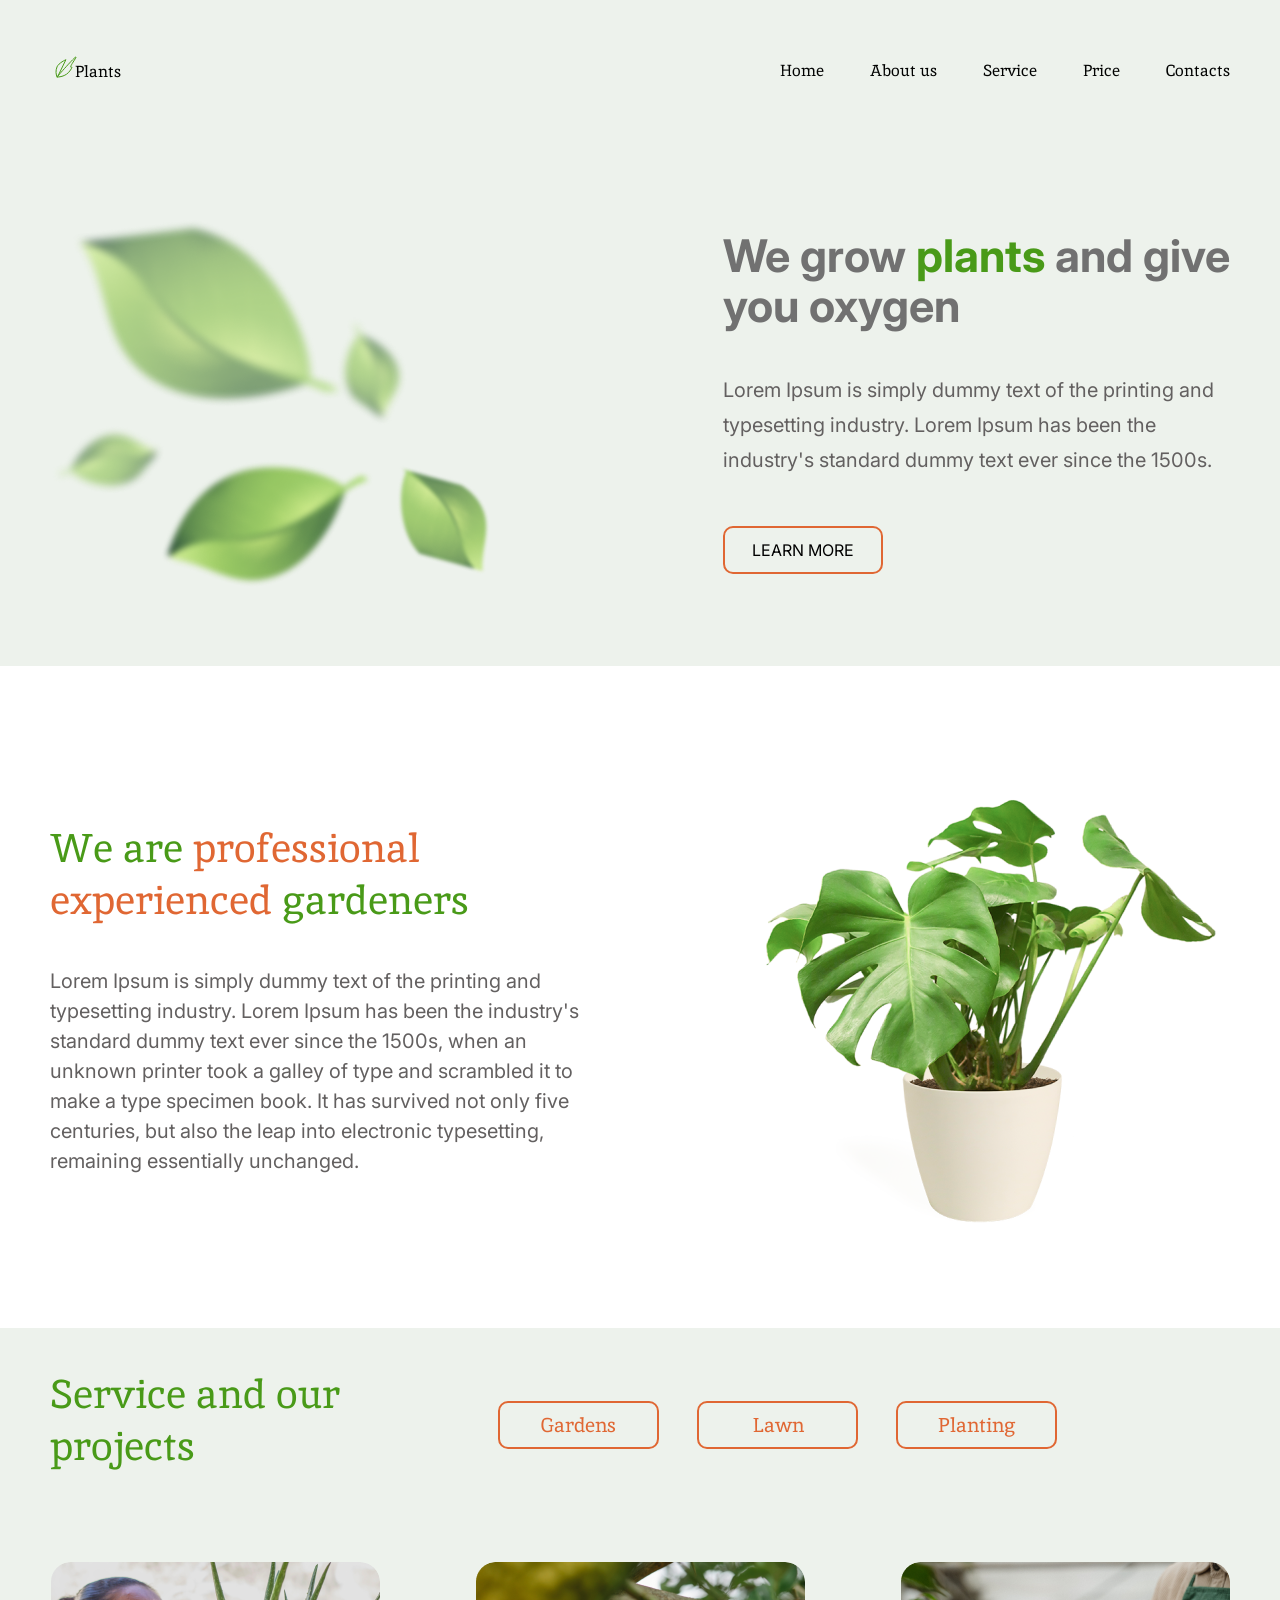
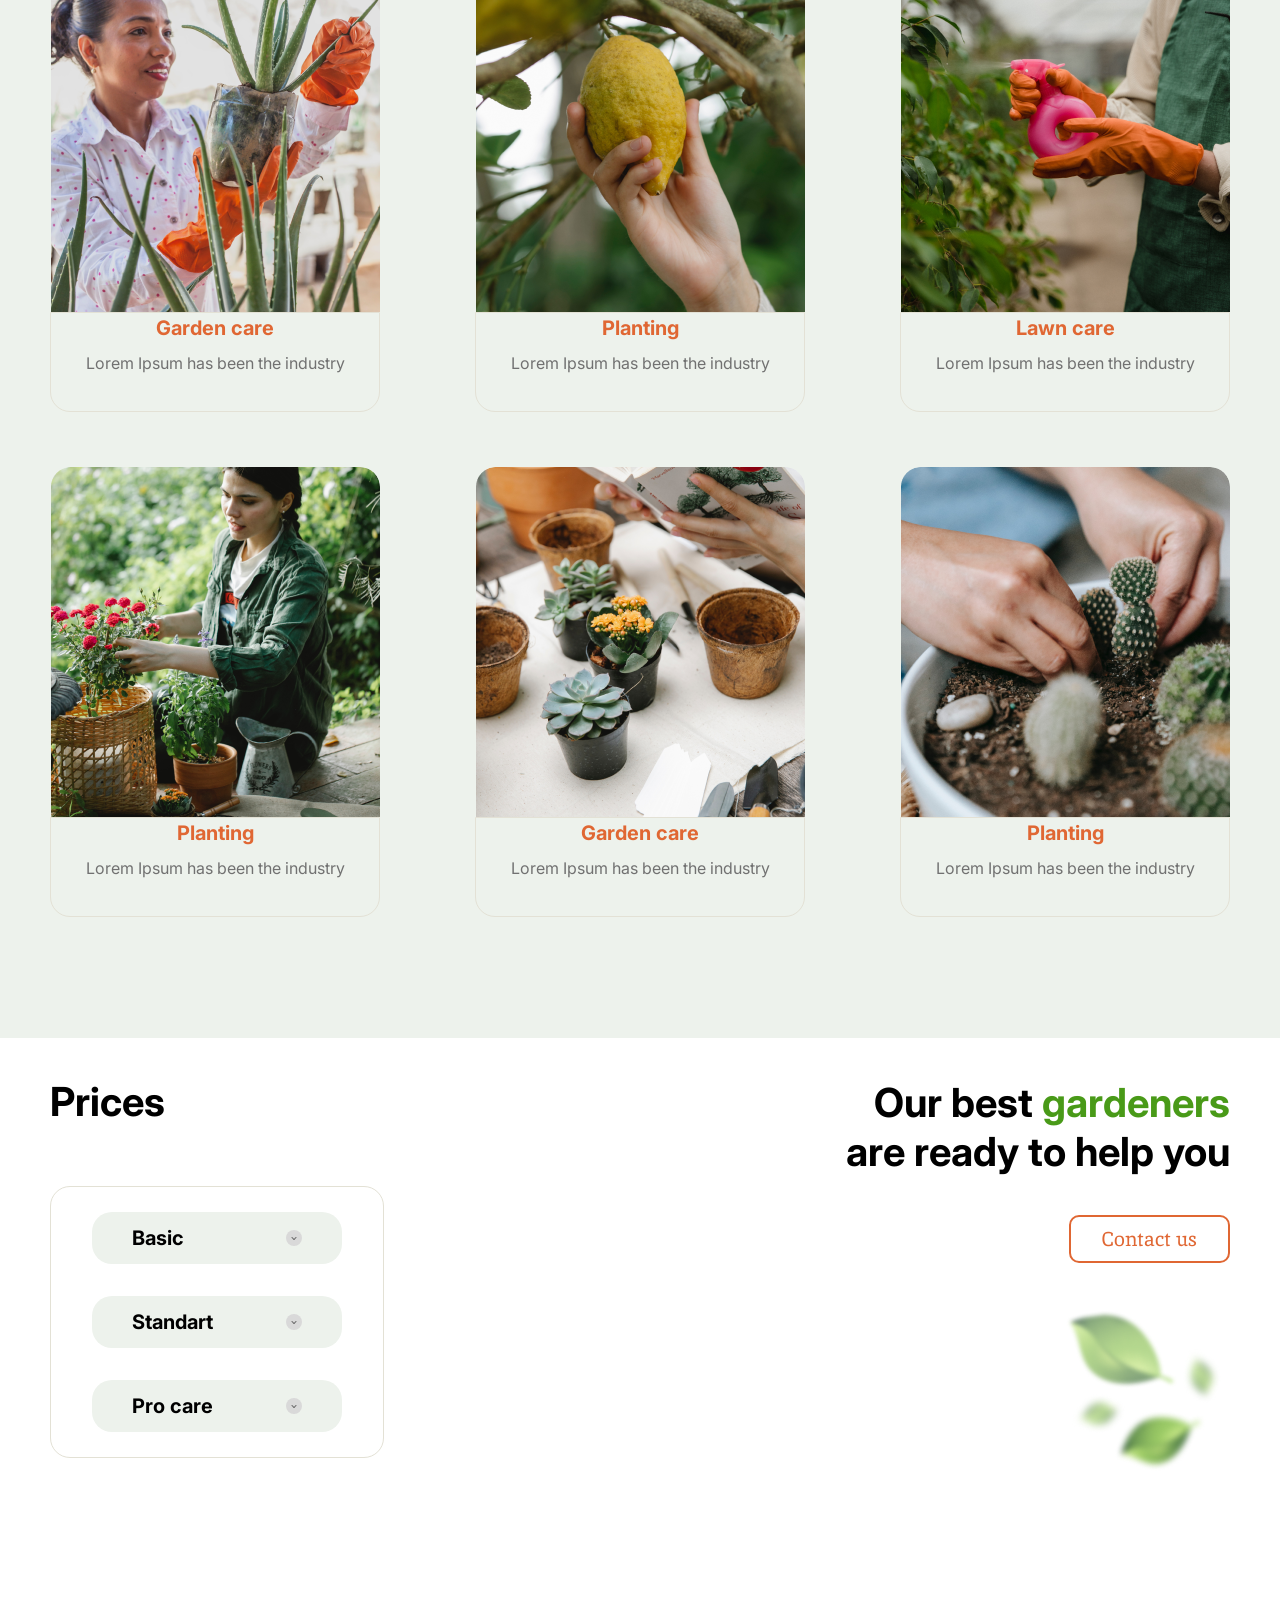
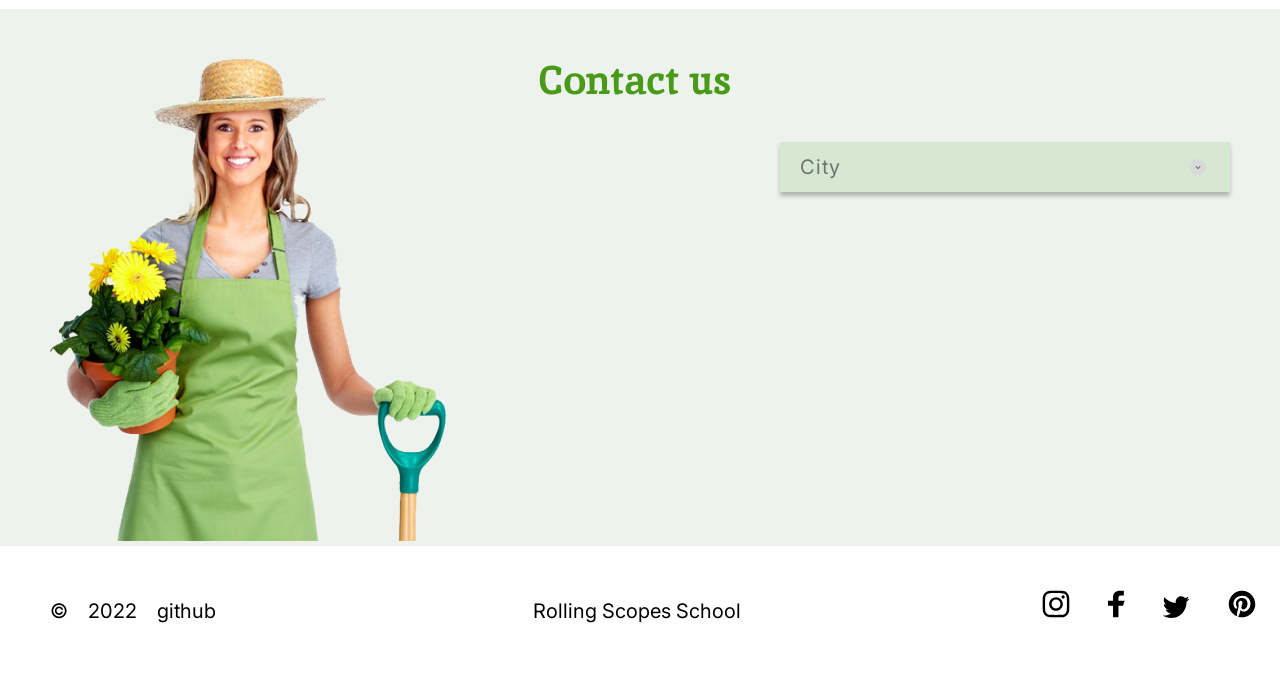
==== plants/index.html @ 4c57f2ae "fix: fix desktop screen positions" ====
<!DOCTYPE html>
<html lang="en">
<head>
    <meta charset="UTF-8">
    <meta http-equiv="X-UA-Compatible" content="IE=edge">
    <meta name="viewport" content="width=device-width, initial-scale=1.0">
    <link rel="icon" href="assets/favicon.ico">
    <link rel="stylesheet" href="css/style.css">
    <link rel="preconnect" href="https://fonts.gstatic.com">  
    <link href='https://fonts.googleapis.com/css?family=Inika' rel='stylesheet'>
    <link href='https://fonts.googleapis.com/css?family=Inter' rel='stylesheet'>
    <script src="js/index.js"></script>
    <title>Plants</title>
</head>
<body>
    <header class="header">
        <div class="container">
            <div class="navbar">
                <a href="#" class="logo_text">Plants</a>
                <nav class="nav">
                    <ul class="nav-list">
                        <li class="nav-item"><a href="#welcome" class="nav-link">Home</a></li>
                        <li class="nav-item"><a href="#about" class="nav-link">About us</a></li>
                        <li class="nav-item"><a href="#service" class="nav-link">Service</a></li>
                        <li class="nav-item"><a href="#prices" class="nav-link">Price</a></li>
                        <li class="nav-item"><a href="#contact" class="nav-link">Contacts</a></li>
                    </ul>
                </nav>                
            </div>
        </div>
    </header>
    <main>
        <section id="welcome" class="welcome_section">
            <div class="container">
                <div class="welcome_block">
                    <div class="leafs">
                        <img src="./assets/leafs/leafs.png" alt="leafs">
                    </div>
                    <div class="welcome_content">
                        <h1 class="welcome_header">We grow <span style="color: #499A18">plants</span> and give you oxygen</h1>
                        <p class="welcome_text">Lorem Ipsum is simply dummy text of the printing and typesetting industry. Lorem Ipsum has been the industry's standard dummy text ever since the 1500s.</p>
                        <button class="btn" id="welcome_btn">LEARN MORE</button>
                    </div>
                </div>
            </div>
        </section>
        <section id="about" class="about_section">
            <div class="container"> 
                <div class="about_block">             
                    <div class="about_content">
                        <h2 class="about_header">We are <span style="color: #E06733">professional experienced</span> gardeners</h2>
                        <p class="about_text">Lorem Ipsum is simply dummy text of the printing and typesetting industry. Lorem Ipsum has been the industry's standard dummy text ever since the 1500s, when an unknown printer took a galley of type and scrambled it to make a type specimen book. It has survived not only five centuries, but also the leap into electronic typesetting, remaining essentially unchanged.</p>
                    </div>
                    <div class="about_img">
                        <img src="./assets/houseplant1.png" alt="houseplant">
                    </div>
                </div>    
            </div>
        </section>        
        <section id="service" class="service_section">
            <div class="container">
                <div class="service_content">
                    <h2>Service and our projects</h2>
                    <div class="service_btns">
                        <button class="btn">Gardens</button>
                        <button class="btn">Lawn</button>
                        <button class="btn">Planting</button>
                    </div>
                </div>
                <div class="services_group">
                        <div id="item1" class="service_item">
                            <div id="img1" class="img"></div>
                            <div class="rectangle">                  
                            <p class="header">Garden care</p>       
                            <p class="content">Lorem Ipsum has been the industry</p></div>
                        </div>
                        <div id="item2" class="service_item">
                            <div id="img2" class="img"></div>
                            <div class="rectangle">                
                            <p class="header">Planting</p>       
                            <p class="content">Lorem Ipsum has been the industry</p></div>
                        </div>
                        <div id="item3" class="service_item">
                            <div id="img3" class="img"></div>
                            <div class="rectangle">              
                            <p class="header">Lawn care</p>       
                            <p class="content">Lorem Ipsum has been the industry</p></div>
                        </div>
                        <div id="item4" class="service_item">
                            <div id="img4" class="img"></div>
                            <div class="rectangle">                 
                            <p class="header">Planting</p>       
                            <p class="content">Lorem Ipsum has been the industry</p></div>
                        </div>
                        <div id="item5" class="service_item">
                            <div id="img5" class="img"></div>
                            <div class="rectangle">                    
                            <p class="header">Garden care</p>       
                            <p class="content">Lorem Ipsum has been the industry</p></div>
                        </div>
                        <div id="item6" class="service_item">
                            <div id="img6" class="img"></div>
                            <div class="rectangle">                    
                            <p class="header">Planting</p>       
                            <p class="content">Lorem Ipsum has been the industry</p></div>
                        </div>



                </div> 
            </div>
        </section>
        <section id="prices" class="price_section">
            <div class="container">
                <div class="price_content">
                    <div class="price-left">
                        <h2 class="price-header">Prices</h2>
                        <div class="price-form">
                            <div class="price_btn_acc">
                                <button class="btn_acc">Basic
                                    <span class="arrow"></span></button>
                            </div>
                            <div class="price_btn_acc">
                                <button class="btn_acc">Standart
                                    <span class="arrow"></span></button>
                            </div>
                            <div id="price_btn3" class="price_btn_acc">
                                <button class="btn_acc">Pro care
                                    <span class="arrow"></span></button>
                            </div>
                        </div>
                    </div>
                    <div class="price-right">
                        <div class="price-text">
                        <p>Our best <span style="color: #499A18">gardeners</span> are ready to help you</h2>
                        </div>
                        <button id="price_btn" class="btn">Contact us</button>                    
                        <div class="price_leafs">
                            <img src="./assets/leafs/leafs_small.png" alt="small_leafs">
                        </div>
                    </div>
                </div>
            </div>
        </section>
        <section id="contact" class="contact_section">
            <div class="container">
                <div class="contact_content">
                    <div class="img_woman">
                        <img src="./assets/contact_woman.png" alt="woman">
                    </div>
                    <h2 class="contact-header">Contact us</h2>
                    
                    <div class="contacts_container">
                        <button class="contact_btn_acc"><span class="contact_text">City</span>
                            <span id="contact_arrow" class="arrow"></span></button>
                    </div>
                </div>
            </div>
                    
        </section>
    </main>
    <footer class="footer">
        <div class="container">
            <div class="footer_content">
                <div class ="footer-left">
                    <a href="https://github.com/UlianaMakarova">©</a>                
                    <a href="https://github.com/UlianaMakarova">2022</a>
                    <a href="https://github.com/UlianaMakarova">github</a>
                </div>
                <div class="footer-center">
                    <a href="https://rs.school/js-stage0/">Rolling Scopes School</a>
                </div>
                <div class="footer-right">
                    <ul class="social-list">
                        <li class="social-item">
                            <a href="#"><img src="./assets/social_list/instargam.svg" alt="instagram-icon"></a>
                        </li>
                        <li class="social-item">
                            <a href="#"><img src="./assets/social_list/facebook.svg" alt="facebook-icon"></a>
                        </li>
                        <li class="social-item">
                            <a href="#"><img src="./assets/social_list/twitter.svg" alt="twitter-icon"></a>
                        </li>
                        <li class="social-item">
                            <a href="#"><img src="./assets/social_list/pinterest.svg" alt="pinterest-icon"></a>
                        </li>
                    </ul>
                </div>
            </div>
        </div>
        </footer> 
</body>
</html>
---- plants/css/style.css ----
*{
    box-sizing: border-box;
    margin: 0;
    padding: 0;

}
html {
    scroll-behavior: smooth;
  }
body{
    font-family: 'Inter', sans-serif;
    font-size: 20px;
    margin: 0;
    padding: 0;
  }
.container{
    margin: 0 auto;
    max-width: 1320px;
    padding: 0 50px;
  }
  /* BUTTONS*/
  .btn{
	min-width: 161px;
	border: 2px solid #E06733;
	border-radius: 10px;
	font-family: 'Inika', serif;
	font-style: normal;
	font-weight: 400;
	font-size: 20px;
	padding: 14px 27px;

	background-color: #EDF2EC;
	transition: 0.4s;
	line-height: 16px;
	color: #E06733;
	cursor: pointer;

  }
  .btn:hover{
    background-color: #E06733;
    color: #FFFFFF;
  }
  /* HEADER*/
.header{

    background: #EDF2EC;
}
.navbar{
    display: flex;
	justify-content: space-between;
	align-items: center;
	padding: 46px 0;
	padding-left: 5px;
}
.nav-list {
	display: flex;
	justify-content: space-between;
	list-style: none;
	column-gap: 46px;
}

.nav-link {
	text-decoration: none;
	color: #010201;
	font-family: 'Inika', serif;
	font-style: normal;
	font-weight: 400;
	font-size: 16px;
	line-height: 50px;
	transition: all 0.4s;
}

.nav-link:hover, .nav-link:focus, .logo:hover {
	color: #E06733;
}

.nav-link:active, .logo:active {
	color: #c5714d;
}

.logo_text{
    font-family: 'Inika', serif;
    font-style: normal;
    font-weight: 400;
    color: #010201;
    font-size: 16px;
    line-height: 31px;
    text-decoration: none;
    padding-left: 20px;
    background: url(../assets/logo/logo_vector.svg) 0 0 no-repeat;
}
/* END HEADER*/
/* WELCOME SECTION*/
.welcome_section{
    padding-bottom: 33px;    
    background: #EDF2EC;
    }
.welcome_block{
    display: flex;
    justify-content: space-between;
}
.leafs{
    flex: 0 1 50%;
    margin-right: 131px;
    padding-top: 62px;
}
.welcome_content{
    padding-top: 89px;
    padding-left: 80px;
    flex: 1 1 100%;
}
.welcome_header{
    font-family: 'Inter';
    font-style: normal;
    font-weight: 700;
    font-size: 45px;
    line-height: 50px; 
    color: #717171;
    margin-bottom: 42px;
}
.welcome_text{
    font-family: 'Inter';
    font-style: normal;
    font-weight: 400;
    font-size: 20px;
    line-height: 35px;
    /* or 175% */
    color: #636060;
    margin-bottom: 48px;
}
#welcome_btn{
    min-width: 158px;
    font-family: 'Inter';
    font-weight: 400;
    font-size: 16px;
    line-height: 20px;
    padding: 12px 27px;

    color: #000000;
}

/* END WELCOME SECTION*/
/* ABOUT SECTION*/
.about_section{
    background: #FFFFFF;
}
.about_block{
    display: flex;
    justify-content: space-between;
    padding-bottom: 85px;
}
.about_img{
    padding-top: 93px;
}
.about_content{
    padding-top: 156px;
    margin-right: 150px;
    text-align: left;
}
.about_header{
    font-family: 'Inika';
    font-style: normal;
    font-weight: 400;
    font-size: 40px;
    line-height: 52px;

    color: #499A18;
    margin-right: 130px;
}
.about_text{
    margin-top: 40px;
    font-family: 'Inter';
    font-style: normal;
    font-weight: 400;
    font-size: 20px;
    line-height: 30px;
    /* or 150% */

    color: #636060;
}
.service_section{    
    background: #EDF2EC;
    padding-bottom: 121px;
}
.service_content{
    display: flex;
    max-width: 1007px;

    justify-content: space-between;
    align-items: center;

    padding: 40px 0px 90px 0px;


}
.service_content h2{
    /* Service and our projects */
    flex-basis: 306px;

    font-family: 'Inika';
    font-style: normal;
    font-weight: 400;
    font-size: 40px;
    line-height: 52px;

    color: #499A18;
}
.service_btns{
    display: flex;
    justify-content: space-between;
    align-items: center;
    
    flex-basis: 559px;
    margin-top: 10px;

}
.services_group{
    display: flex;
    justify-content: space-between;
    flex-wrap: wrap;
    row-gap: 55px;
}

.service_item{
    flex-basis: 330px;
    
}
.service_item .rectangle{
    box-sizing: border-box;
    height: 100px;

    border: 1px solid #E3E1D5;
    border-radius: 0px 0px 20px 20px;

}
.service_item .header{
    padding: 5px 0px;
    text-align: center;
    font-family: 'Inter';
    font-style: normal;
    font-weight: 700;
    font-size: 20px;
    line-height: 20px;
    /* or 100% */
    color: #E06733;

}
.service_item .content{
    text-align: center;
    font-family: 'Inter';
    font-style: normal;
    font-weight: 400;
    font-size: 16px;
    line-height: 20px;
    /* identical to box height, or 125% */


    color: #717171;
    padding: 10px 0px;

}
.service_item .img{
    width: 330px;
    height: 350px;
    border-radius: 20px 20px 0px 0px;
}

#img1{
    background: url(../assets/services/first.png);
}
#img2{
    background: url(../assets/services/second.png);
}
#img3{
    background: url(../assets/services/third.png);
}
#img4{
    background: url(../assets/services/fourth.png);
}
#img5{
    background: url(../assets/services/fifth.png);
}
#img6{
    background: url(../assets/services/sixth.png);
}
.price_section{
    background: #FFFFFF;
}
.price_content{
    display: flex;
    justify-content: space-between;
    padding: 40px 0px 115px 0px;
}
.price-left{
    display: flex;
    flex-direction: column;
}
.price-right{
    display:flex;
    flex-direction: column;
    align-items: flex-end;
}
.price-right .price-text{
    margin-left: 438px;
    font-family: 'Inter';
    font-style: normal;
    font-weight: 700;
    font-size: 40px;
    /* or 125% */

    text-align: right;

    color: #000000;

}
#price_btn{  
    margin: 39px 0px;
    background-color: #FFFFFF; 
}
.price-header{
    font-family: 'Inter';
    font-style: normal;
    font-weight: 700;
    font-size: 40px;
    line-height: 48px;

    color: #000000;

    margin-bottom: 60px;
}
.price-form{
    box-sizing: border-box;
    border: 1px solid #E3E1D5;
    border-radius: 20px;

    padding: 25px 41px;
}
.price_btn_acc{
    margin-bottom: 32px;
}
.price_btn_acc:last-of-type{
    margin-bottom: 0px;
}
.btn_acc{
    font-family: 'Inter', sans-serif;
    font-weight: 700;
    font-size: 20px;
    line-height: 20px;
    color: #000000;
    background-color: #EDF2EC;
    width: 250px;
    border-radius: 20px;
    padding: 16px 40px 16px 40px;
    border: none;
    display: flex;
    justify-content: space-between;
    align-items: center;
    cursor: pointer;

}
.arrow{
    position: relative;
    display: inline-block;
    width: 16px;
    height: 16px;
    background-color: #D9D9D9;
    border-radius: 100%;
}
.arrow::before,
.arrow::after {
	content: '';
	position: absolute;
	top: 8px;
	width: 4px;
	height: 1px;
	background-color: #717171;
	border-radius: 1px;
}
.arrow::after {
	transform: rotate(45deg);
	left: 5px;
}
.arrow::before {
	transform: rotate(-45deg);
	right: 5px;
}
.contact_section{
    background: #EDF2EC;;
}
.contact_content{
    display:flex;
    justify-content: space-between;
    flex-wrap: wrap;
}
.img_woman{
    margin: 35px 0px 0px 0px;
}
.contact-header{
    font-family: 'Inika';
    font-style: normal;
    font-weight: 700;
    font-size: 40px;
    line-height: 52px;

    color: #499A18;
    margin: 45px 0px 0px 40px;
}
.contacts_container{
    margin-top: 133px;
}
.contact_btn_acc{
    box-sizing: border-box;
    width: 450px;
    height: 50px;
    padding: 5px 24px 5px 20px;
    font-family: 'Inter', sans-serif;
    font-weight: 400;
    font-size: 20px;
    line-height: 40px;
    letter-spacing: 0.05em;
    color: #717171;
    border: none;
    box-shadow: 0px 4px 4px rgb(0 0 0 / 25%);
    text-align: left;
    position: relative;

    background: #D6E7D2;
    border-radius: 0px;

    display: flex;
    justify-content: space-between;
    align-items: center;
    cursor: pointer;

}
.footer_content{
    display: flex;
    justify-content: space-between;
    align-items: center;
    padding: 40px 0px;

}
.footer-left{
    margin-right: 15px;
}
.footer_content a{
    font-family: 'Inter';
    font-style: normal;
    font-weight: 400;
    font-size: 20px;
    line-height: 50px;
    text-decoration: none;
    /* identical to box height, or 250% */
    
    color: #000000;
    padding: 0px 15px 0px 0px;
}
.social-list{
    max-width: 188px;
    display: flex;
    justify-content: space-between;
    align-items: center;
    list-style-type: none;
}
.social-item{   
    margin-right: 22.7px; 
}
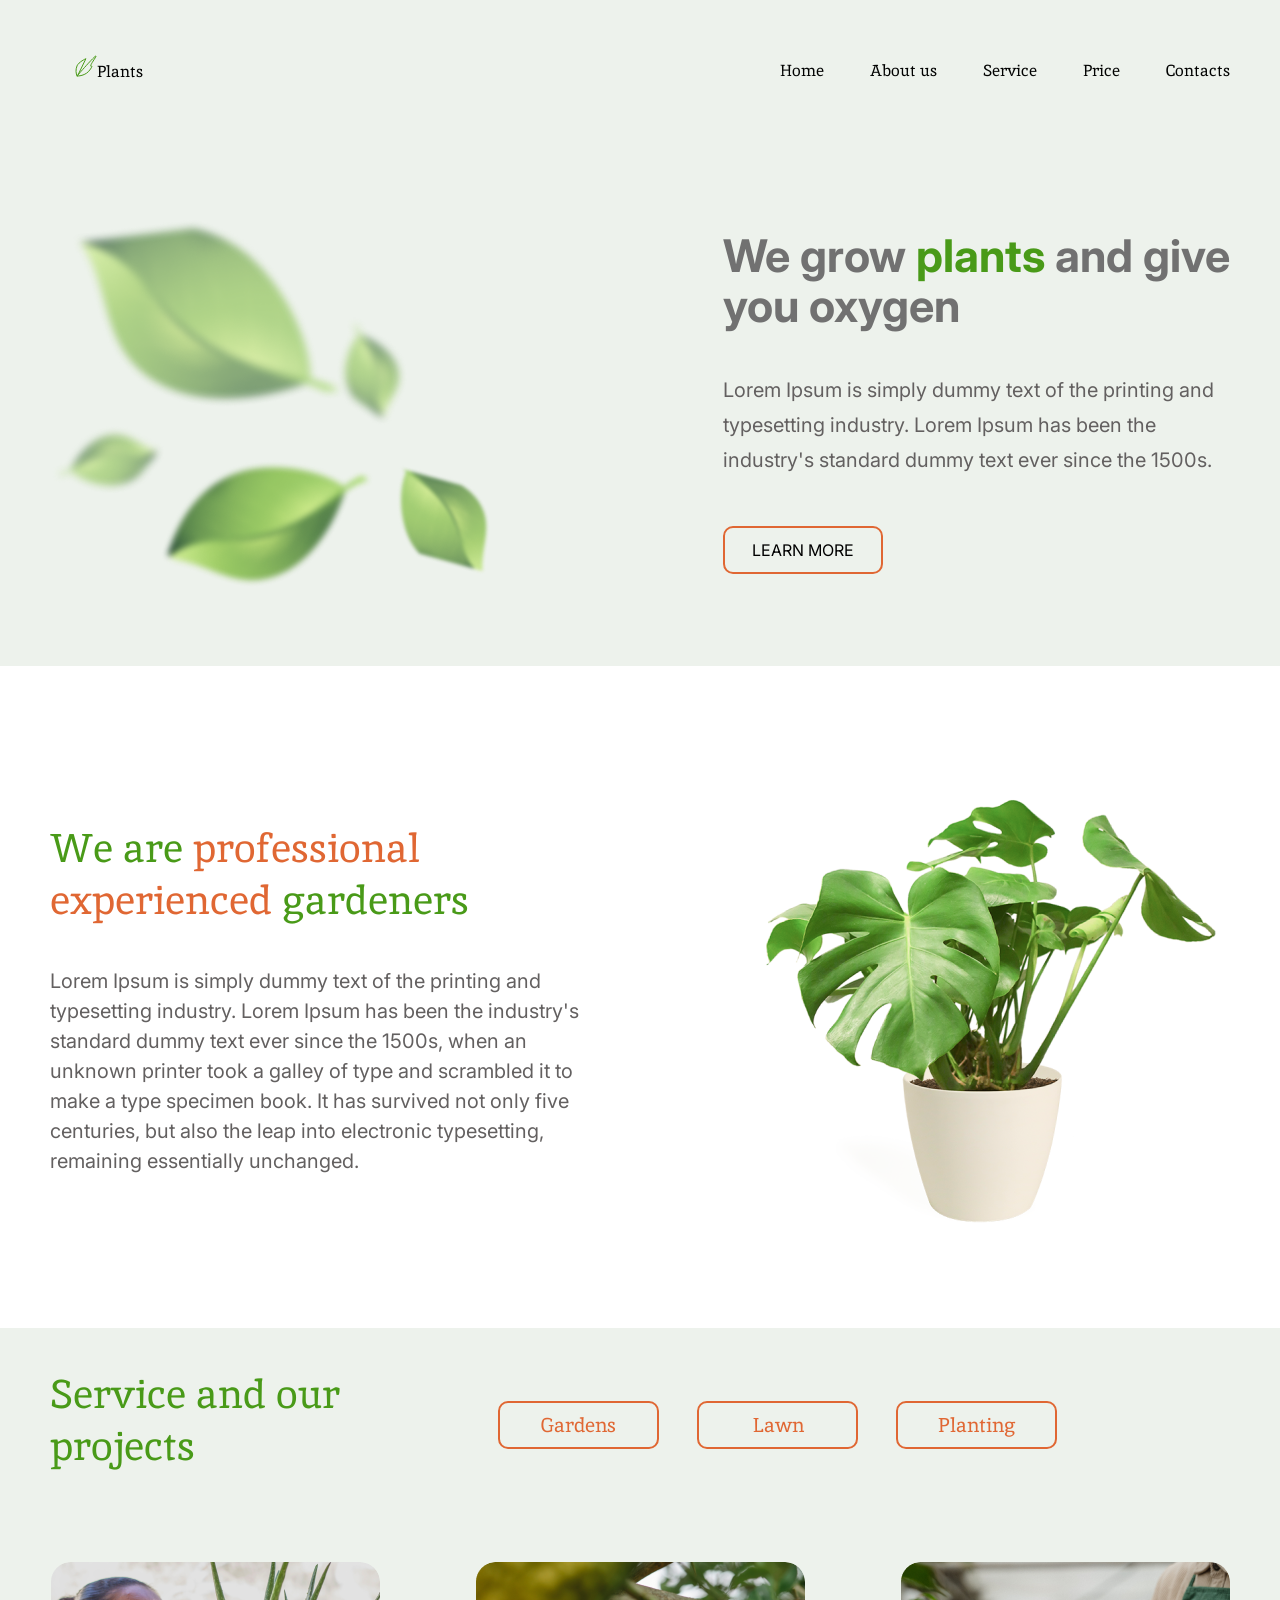
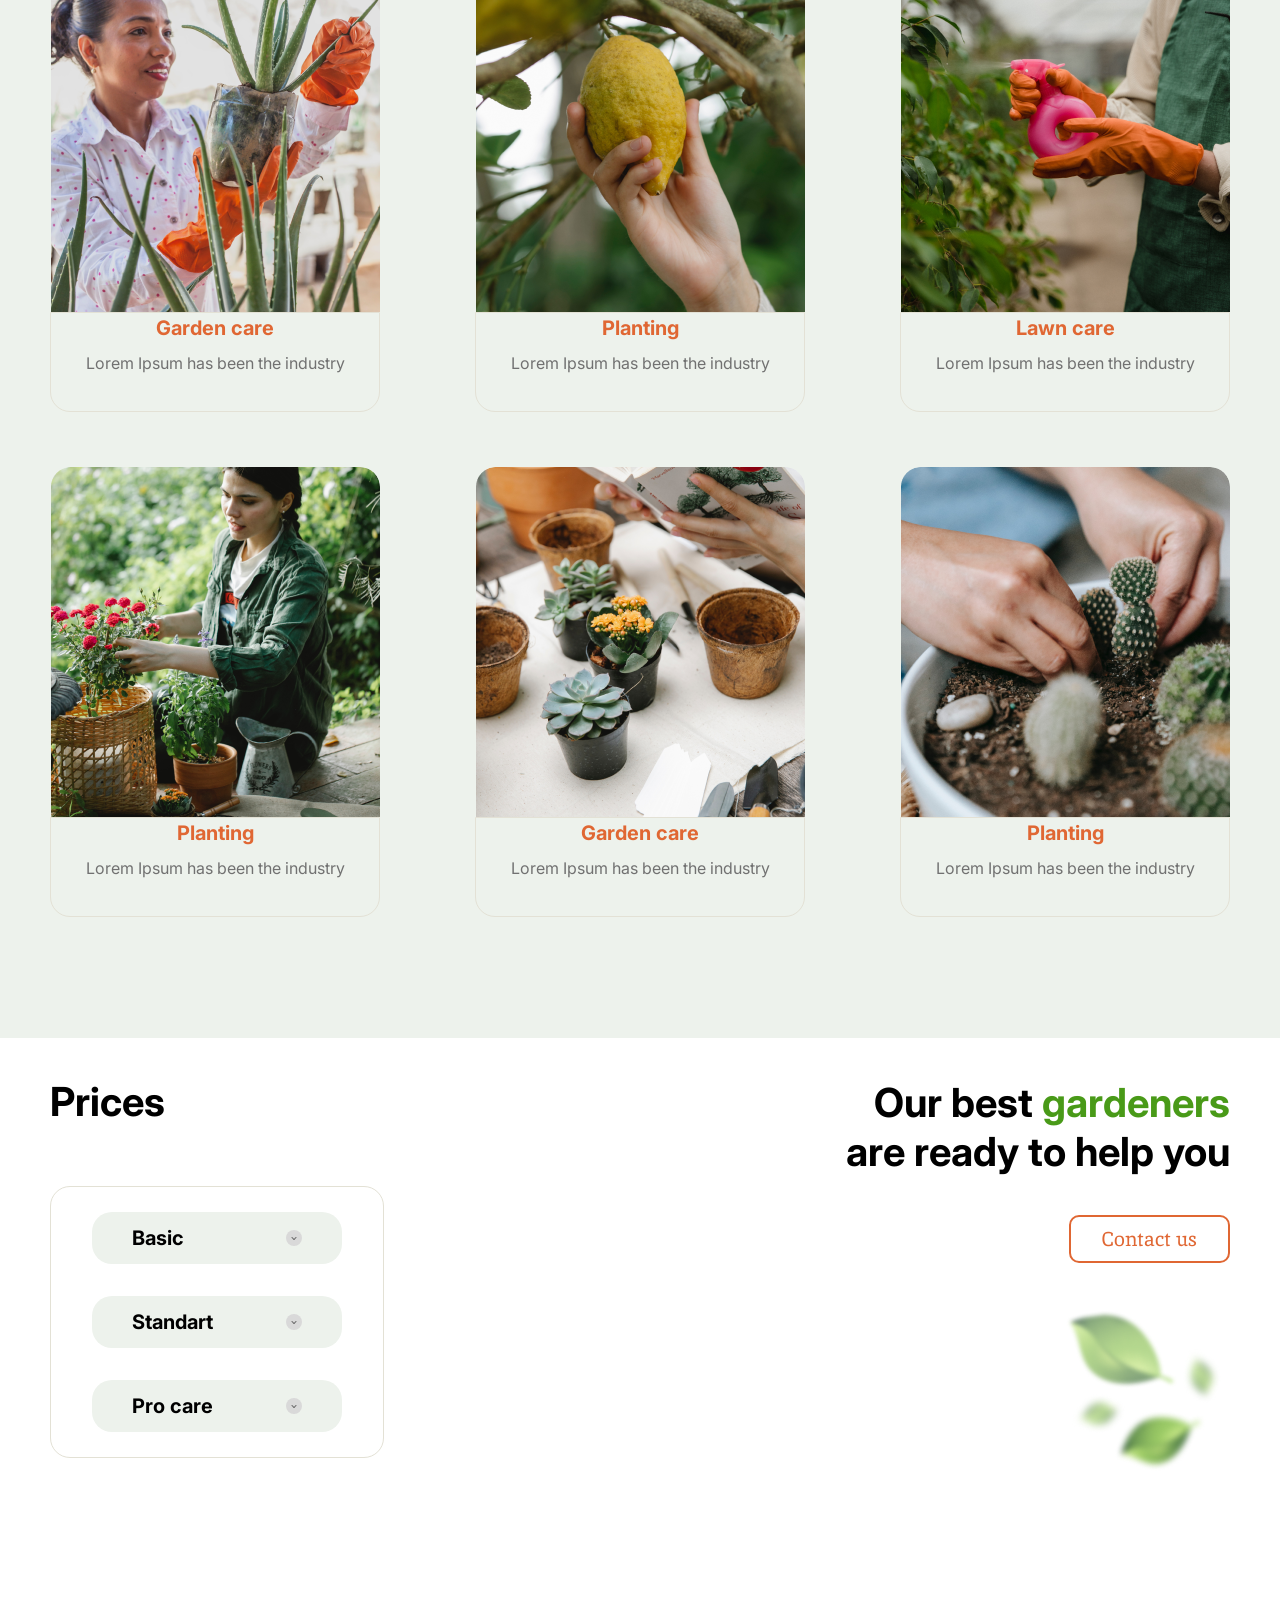
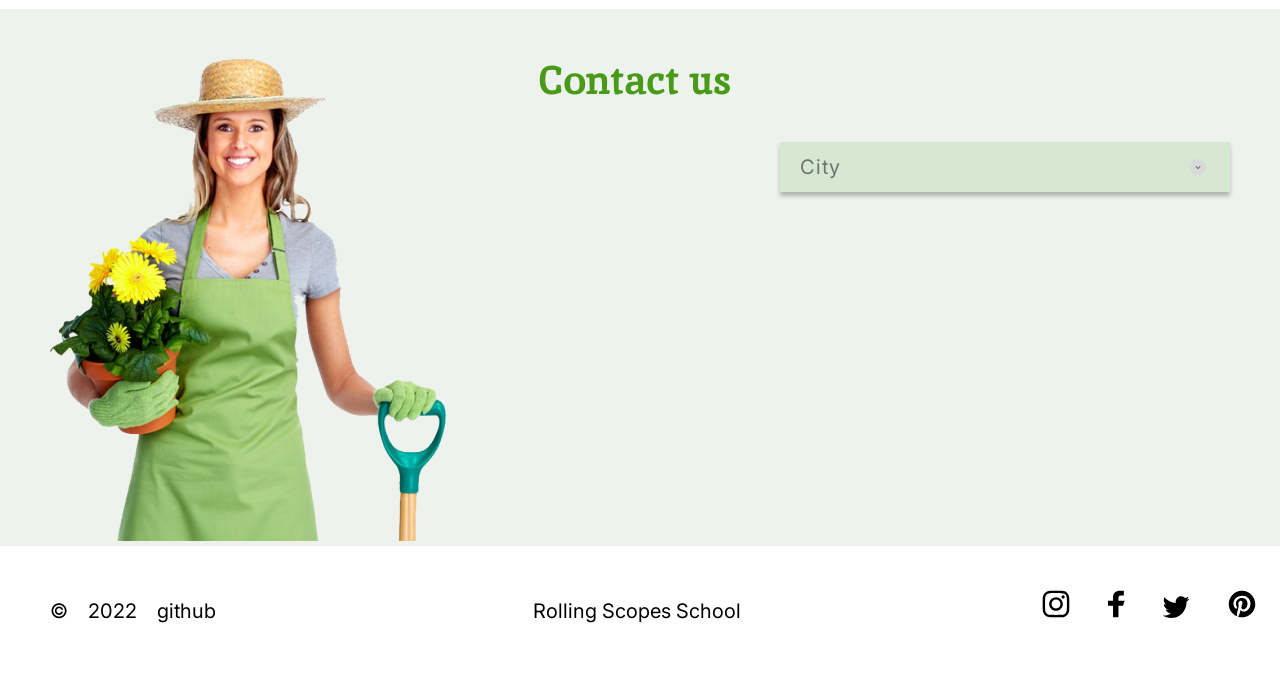
==== commit 10ebdfb7: "refactor: rebuild project with sass" ====
--- a/plants/index.html
+++ b/plants/index.html
@@ -5,7 +5,7 @@
     <meta http-equiv="X-UA-Compatible" content="IE=edge">
     <meta name="viewport" content="width=device-width, initial-scale=1.0">
     <link rel="icon" href="assets/favicon.ico">
-    <link rel="stylesheet" href="css/style.css">
+    <link rel="stylesheet" href="sass/style.css">
     <link rel="preconnect" href="https://fonts.gstatic.com">  
     <link href='https://fonts.googleapis.com/css?family=Inika' rel='stylesheet'>
     <link href='https://fonts.googleapis.com/css?family=Inter' rel='stylesheet'>
@@ -16,7 +16,9 @@
     <header class="header">
         <div class="container">
             <div class="navbar">
-                <a href="#" class="logo_text">Plants</a>
+                <a href="#" class="logo_text">
+                    <object type="image/svg+xml" data="./assets/logo/logo_vector.svg">
+                        Your browser doesnt support svg</object>Plants</a>
                 <nav class="nav">
                     <ul class="nav-list">
                         <li class="nav-item"><a href="#welcome" class="nav-link">Home</a></li>
--- a/plants/sass/style.css
+++ b/plants/sass/style.css
@@ -0,0 +1,495 @@
+* {
+  box-sizing: border-box;
+  margin: 0;
+  padding: 0;
+}
+
+html {
+  scroll-behavior: smooth;
+  font-size: 10px;
+}
+
+body {
+  font-family: "Inter", sans-serif;
+  font-size: 2rem;
+  margin: 0;
+  padding: 0;
+}
+
+.btn, .nav-link {
+  transition: all 0.4s ease-out;
+}
+
+/*LAYOUTS*/
+.container {
+  margin: 0 auto;
+  max-width: 1320px;
+  padding: 0 50px;
+}
+
+.header {
+  background: #EDF2EC;
+}
+
+.navbar {
+  display: flex;
+  justify-content: space-between;
+  align-items: center;
+  padding: 46px 0;
+  padding-left: 5px;
+}
+
+.nav-list {
+  display: flex;
+  justify-content: space-between;
+  list-style: none;
+  column-gap: 46px;
+}
+
+.nav-link {
+  text-decoration: none;
+  color: #010201;
+  font-family: "Inika", serif;
+  font-style: normal;
+  font-weight: 400;
+  font-size: 1.6rem;
+  line-height: 5rem;
+}
+
+.nav-link:hover, .nav-link:focus, .logo:hover {
+  color: #E06733;
+}
+
+.nav-link:active, .logo:active {
+  color: #E06733;
+}
+
+.footer_content {
+  display: flex;
+  justify-content: space-between;
+  align-items: center;
+  padding: 40px 0px;
+}
+
+.footer-left {
+  margin-right: 15px;
+}
+
+.footer_content a {
+  font-family: "Inter";
+  font-style: normal;
+  font-weight: 400;
+  font-size: 2rem;
+  line-height: 50px;
+  text-decoration: none;
+  /* identical to box height, or 250% */
+  color: #000000;
+  padding: 0px 15px 0px 0px;
+}
+
+.social-list {
+  max-width: 188px;
+  display: flex;
+  justify-content: space-between;
+  align-items: center;
+  list-style-type: none;
+}
+
+.social-item {
+  margin-right: 22.7px;
+}
+
+/*COMPONENTS*/
+.welcome_section {
+  padding-bottom: 33px;
+  background: #EDF2EC;
+}
+
+.welcome_block {
+  display: flex;
+  justify-content: space-between;
+}
+
+.leafs {
+  flex: 0 1 50%;
+  margin-right: 131px;
+  padding-top: 62px;
+}
+
+.welcome_content {
+  padding-top: 89px;
+  padding-left: 80px;
+  flex: 1 1 100%;
+}
+
+.welcome_header {
+  font-family: "Inter";
+  font-style: normal;
+  font-weight: 700;
+  font-size: 4.5rem;
+  line-height: 50px;
+  color: #717171;
+  margin-bottom: 42px;
+}
+
+.welcome_text {
+  font-family: "Inter";
+  font-style: normal;
+  font-weight: 400;
+  font-size: 2rem;
+  line-height: 35px;
+  /* or 175% */
+  color: #636060;
+  margin-bottom: 48px;
+}
+
+#welcome_btn {
+  min-width: 158px;
+  font-family: "Inter";
+  font-weight: 400;
+  font-size: 1.6rem;
+  line-height: 20px;
+  padding: 12px 27px;
+  color: #000000;
+}
+
+.about_section {
+  background: #FFFFFF;
+}
+
+.about_block {
+  display: flex;
+  justify-content: space-between;
+  padding-bottom: 85px;
+}
+
+.about_img {
+  padding-top: 93px;
+}
+
+.about_content {
+  padding-top: 156px;
+  margin-right: 150px;
+  text-align: left;
+}
+
+.about_header {
+  font-family: "Inika";
+  font-style: normal;
+  font-weight: 400;
+  font-size: 4rem;
+  line-height: 52px;
+  color: #499A18;
+  margin-right: 130px;
+}
+
+.about_text {
+  margin-top: 40px;
+  font-family: "Inter";
+  font-style: normal;
+  font-weight: 400;
+  font-size: 2rem;
+  line-height: 30px;
+  /* or 150% */
+  color: #636060;
+}
+
+.service_section {
+  background: #EDF2EC;
+  padding-bottom: 121px;
+}
+
+.service_content {
+  display: flex;
+  max-width: 1007px;
+  justify-content: space-between;
+  align-items: center;
+  padding: 40px 0px 90px 0px;
+}
+
+.service_content h2 {
+  /* Service and our projects */
+  flex-basis: 306px;
+  font-family: "Inika";
+  font-style: normal;
+  font-weight: 400;
+  font-size: 4rem;
+  line-height: 52px;
+  color: #499A18;
+}
+
+.service_btns {
+  display: flex;
+  justify-content: space-between;
+  align-items: center;
+  flex-basis: 559px;
+  margin-top: 10px;
+}
+
+.services_group {
+  display: flex;
+  justify-content: space-between;
+  flex-wrap: wrap;
+  row-gap: 55px;
+}
+
+.service_item {
+  flex-basis: 330px;
+}
+
+.service_item .rectangle {
+  box-sizing: border-box;
+  height: 100px;
+  border: 1px solid #E3E1D5;
+  border-radius: 0px 0px 20px 20px;
+}
+
+.service_item .header {
+  padding: 5px 0px;
+  text-align: center;
+  font-family: "Inter";
+  font-style: normal;
+  font-weight: 700;
+  font-size: 2rem;
+  line-height: 20px;
+  /* or 100% */
+  color: #E06733;
+}
+
+.service_item .content {
+  text-align: center;
+  font-family: "Inter";
+  font-style: normal;
+  font-weight: 400;
+  font-size: 1.6rem;
+  line-height: 20px;
+  /* identical to box height, or 125% */
+  color: #717171;
+  padding: 10px 0px;
+}
+
+.service_item .img {
+  width: 330px;
+  height: 350px;
+  border-radius: 20px 20px 0px 0px;
+}
+
+#img1 {
+  background: url(../assets/services/first.png);
+}
+
+#img2 {
+  background: url(../assets/services/second.png);
+}
+
+#img3 {
+  background: url(../assets/services/third.png);
+}
+
+#img4 {
+  background: url(../assets/services/fourth.png);
+}
+
+#img5 {
+  background: url(../assets/services/fifth.png);
+}
+
+#img6 {
+  background: url(../assets/services/sixth.png);
+}
+
+.price_section {
+  background: #FFFFFF;
+}
+
+.price_content {
+  display: flex;
+  justify-content: space-between;
+  padding: 40px 0px 115px 0px;
+}
+
+.price-left {
+  display: flex;
+  flex-direction: column;
+}
+
+.price-right {
+  display: flex;
+  flex-direction: column;
+  align-items: flex-end;
+}
+
+.price-right .price-text {
+  margin-left: 438px;
+  font-family: "Inter";
+  font-style: normal;
+  font-weight: 700;
+  font-size: 4rem;
+  /* or 125% */
+  text-align: right;
+  color: #000000;
+}
+
+#price_btn {
+  margin: 39px 0px;
+  background-color: #FFFFFF;
+}
+
+.price-header {
+  font-family: "Inter";
+  font-style: normal;
+  font-weight: 700;
+  font-size: 4rem;
+  line-height: 48px;
+  color: #000000;
+  margin-bottom: 60px;
+}
+
+.price-form {
+  box-sizing: border-box;
+  border: 1px solid #E3E1D5;
+  border-radius: 20px;
+  padding: 25px 41px;
+}
+
+.price_btn_acc {
+  margin-bottom: 32px;
+}
+
+.price_btn_acc:last-of-type {
+  margin-bottom: 0px;
+}
+
+.btn_acc {
+  font-family: "Inter", sans-serif;
+  font-weight: 700;
+  font-size: 2rem;
+  line-height: 20px;
+  color: #000000;
+  background-color: #EDF2EC;
+  width: 250px;
+  border-radius: 20px;
+  padding: 16px 40px 16px 40px;
+  border: none;
+  display: flex;
+  justify-content: space-between;
+  align-items: center;
+  cursor: pointer;
+}
+
+.arrow {
+  position: relative;
+  display: inline-block;
+  width: 16px;
+  height: 16px;
+  background-color: #D9D9D9;
+  border-radius: 100%;
+}
+
+.arrow::before,
+.arrow::after {
+  content: "";
+  position: absolute;
+  top: 8px;
+  width: 4px;
+  height: 1px;
+  background-color: #717171;
+  border-radius: 1px;
+}
+
+.arrow::after {
+  transform: rotate(45deg);
+  left: 5px;
+}
+
+.arrow::before {
+  transform: rotate(-45deg);
+  right: 5px;
+}
+
+.contact_section {
+  background: #EDF2EC;
+}
+
+.contact_content {
+  display: flex;
+  justify-content: space-between;
+  flex-wrap: wrap;
+}
+
+.img_woman {
+  margin: 35px 0px 0px 0px;
+}
+
+.contact-header {
+  font-family: "Inika";
+  font-style: normal;
+  font-weight: 700;
+  font-size: 4rem;
+  line-height: 52px;
+  color: #499A18;
+  margin: 45px 0px 0px 40px;
+}
+
+.contacts_container {
+  margin-top: 133px;
+}
+
+.contact_btn_acc {
+  box-sizing: border-box;
+  width: 450px;
+  height: 50px;
+  padding: 5px 24px 5px 20px;
+  font-family: "Inter", sans-serif;
+  font-weight: 400;
+  font-size: 2rem;
+  line-height: 40px;
+  letter-spacing: 0.05em;
+  color: #717171;
+  border: none;
+  box-shadow: 0px 4px 4px rgba(0, 0, 0, 0.25);
+  text-align: left;
+  position: relative;
+  background: #D6E7D2;
+  border-radius: 0px;
+  display: flex;
+  justify-content: space-between;
+  align-items: center;
+  cursor: pointer;
+}
+
+/* BUTTONS*/
+.btn {
+  min-width: 161px;
+  border: 2px solid #E06733;
+  border-radius: 10px;
+  font-family: "Inika", serif;
+  font-style: normal;
+  font-weight: 400;
+  font-size: 2rem;
+  padding: 14px 27px;
+  background-color: #EDF2EC;
+  line-height: 16px;
+  color: #E06733;
+  cursor: pointer;
+}
+
+.btn:hover {
+  background-color: #E06733;
+  color: #FFFFFF;
+}
+
+.logo_text {
+  font-family: "Inika", serif;
+  font-style: normal;
+  font-weight: 400;
+  color: #010201;
+  font-size: 1.6rem;
+  line-height: 31px;
+  text-decoration: none;
+  padding-left: 20px;
+}
+
+/*# sourceMappingURL=style.scss.map */
+
+/*# sourceMappingURL=style.css.map */
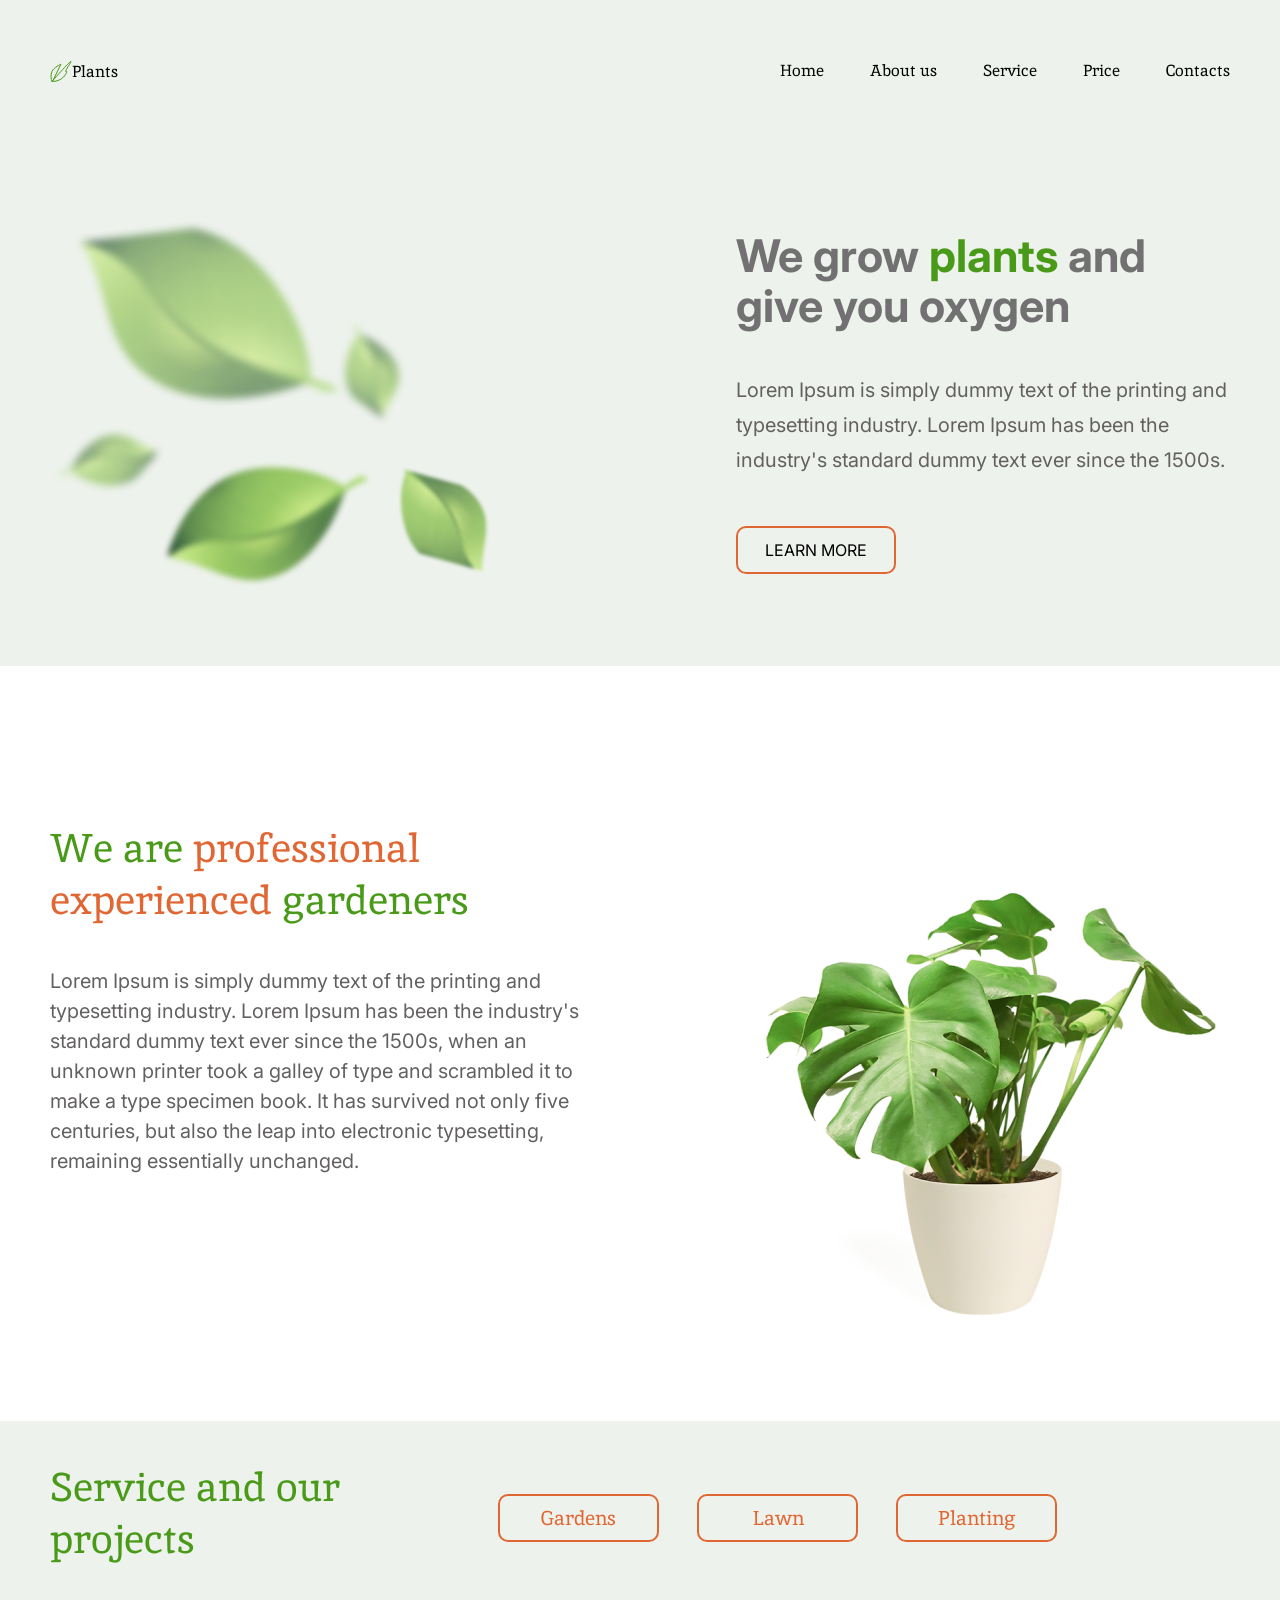
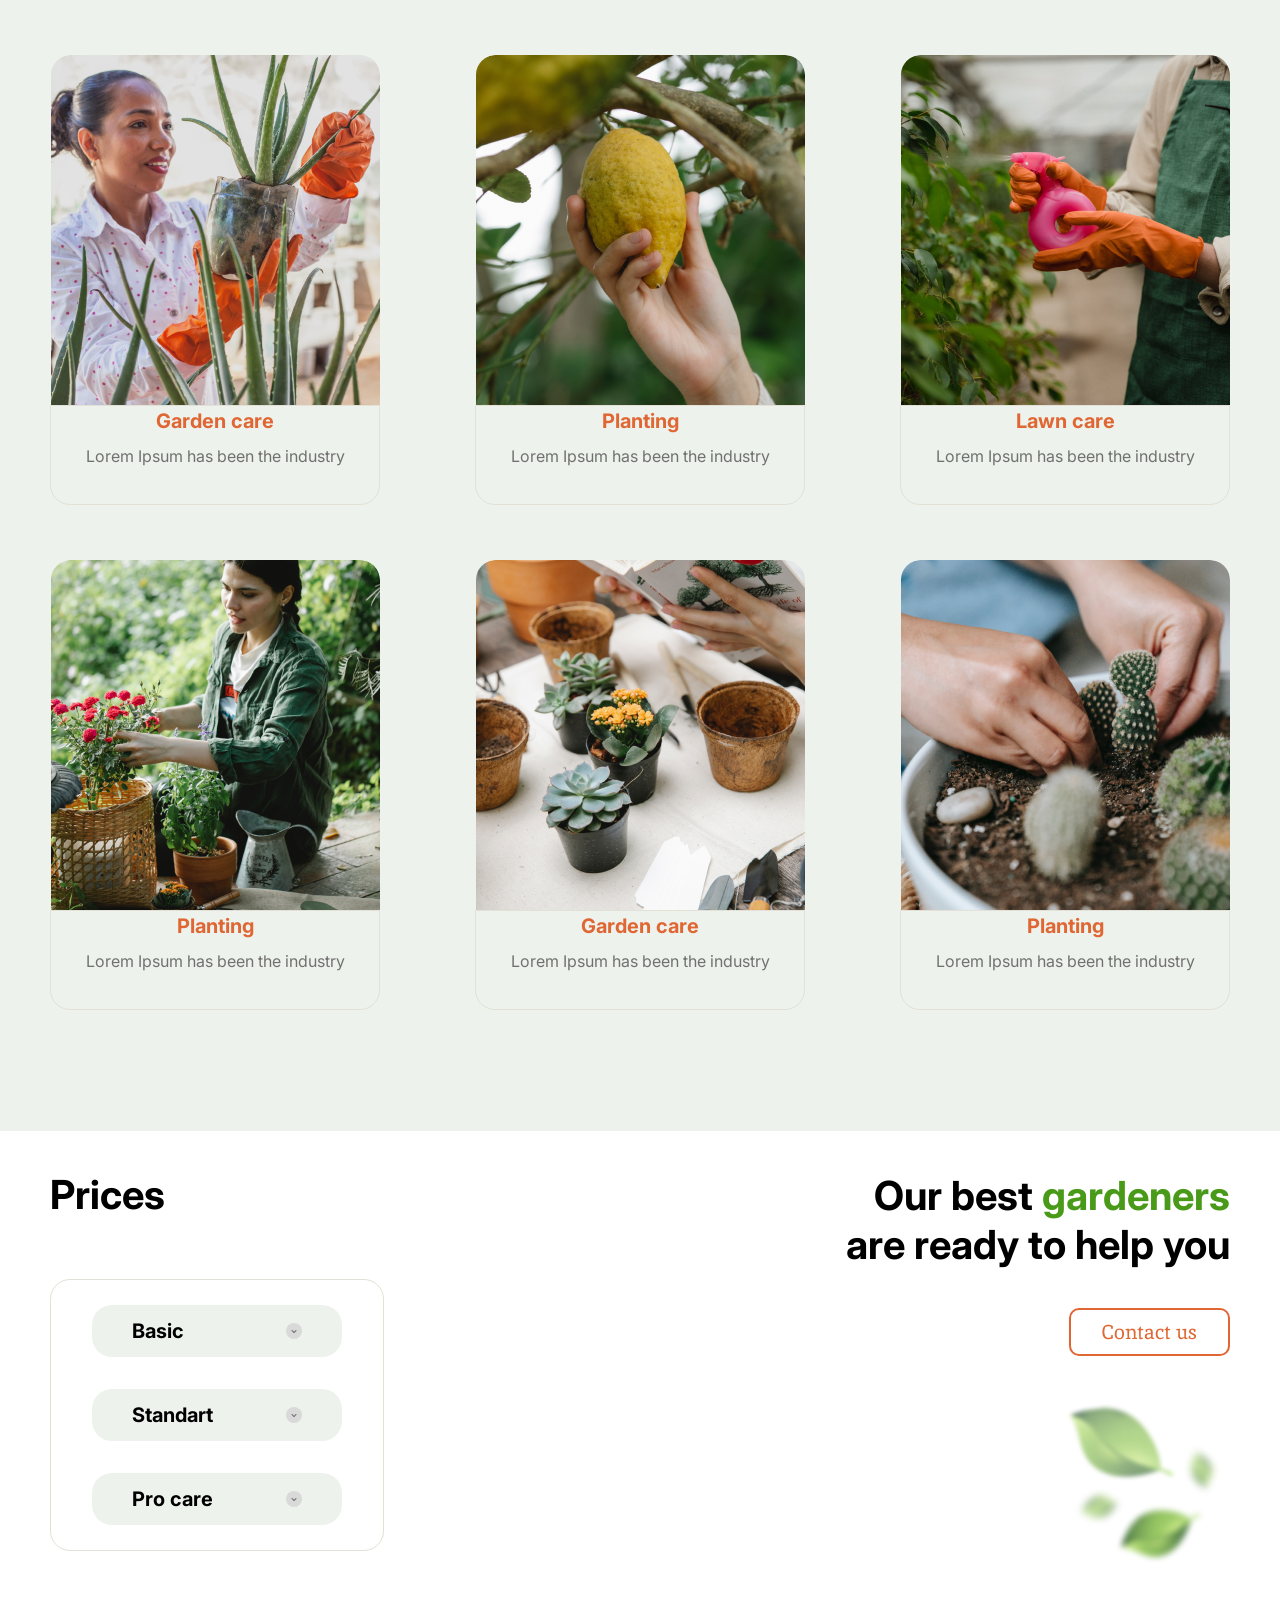
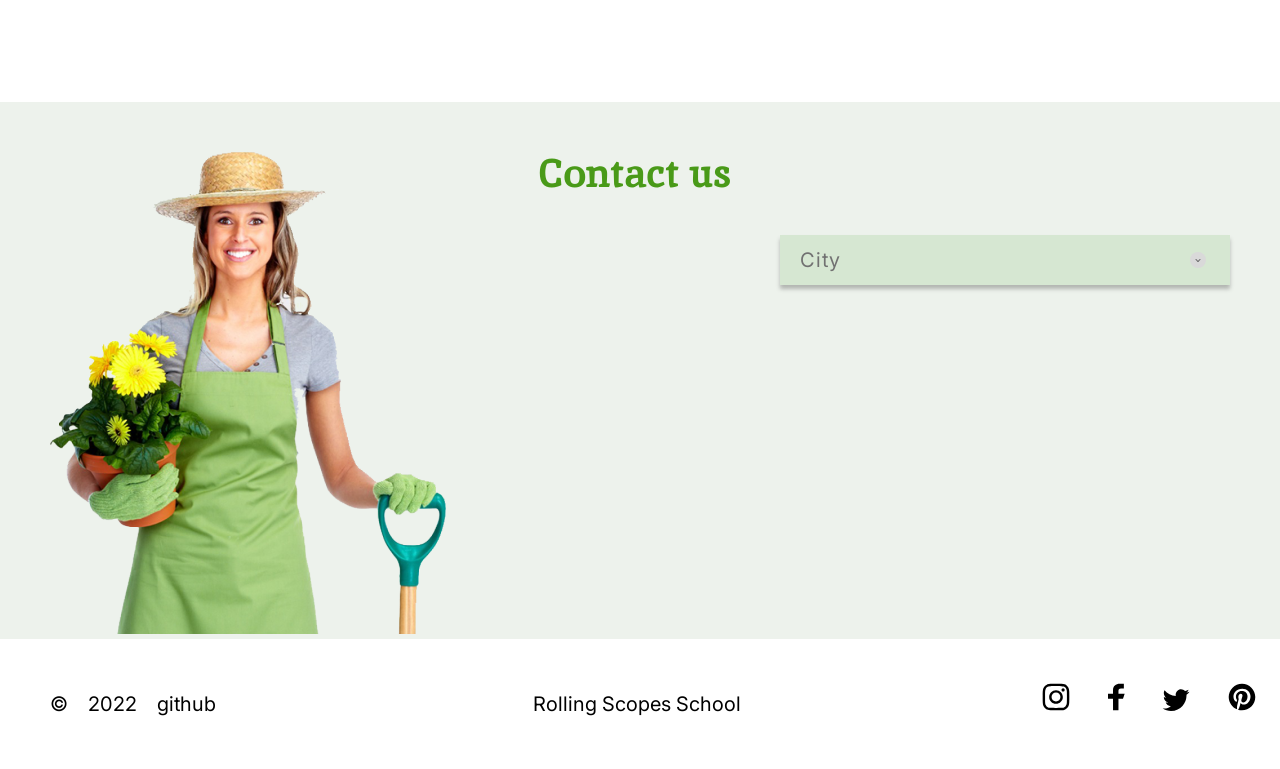
==== commit fdbac872: "feat: build relative for header and  welcome section" ====
--- a/plants/index.html
+++ b/plants/index.html
@@ -26,9 +26,14 @@
                         <li class="nav-item"><a href="#service" class="nav-link">Service</a></li>
                         <li class="nav-item"><a href="#prices" class="nav-link">Price</a></li>
                         <li class="nav-item"><a href="#contact" class="nav-link">Contacts</a></li>
+                       
                     </ul>
-                </nav>                
-            </div>
+                    
+                </nav>     
+                <img class="hamburger" src="./assets/burger.svg" alt="burger">
+                              
+            </div>
+
         </div>
     </header>
     <main>
@@ -36,7 +41,7 @@
             <div class="container">
                 <div class="welcome_block">
                     <div class="leafs">
-                        <img src="./assets/leafs/leafs.png" alt="leafs">
+                        <img src="./assets/leafs/leafs.png" alt="leafs" class="leafs__img">
                     </div>
                     <div class="welcome_content">
                         <h1 class="welcome_header">We grow <span style="color: #499A18">plants</span> and give you oxygen</h1>
@@ -54,7 +59,7 @@
                         <p class="about_text">Lorem Ipsum is simply dummy text of the printing and typesetting industry. Lorem Ipsum has been the industry's standard dummy text ever since the 1500s, when an unknown printer took a galley of type and scrambled it to make a type specimen book. It has survived not only five centuries, but also the leap into electronic typesetting, remaining essentially unchanged.</p>
                     </div>
                     <div class="about_img">
-                        <img src="./assets/houseplant1.png" alt="houseplant">
+                        <img src="./assets/houseplant1.png" alt="houseplant" class="about_img">
                     </div>
                 </div>    
             </div>
--- a/plants/sass/style.css
+++ b/plants/sass/style.css
@@ -25,18 +25,39 @@
   margin: 0 auto;
   max-width: 1320px;
   padding: 0 50px;
+  overflow: hidden;
+}
+@media (max-width: 380px) {
+  .container {
+    padding: 0 25px;
+  }
 }
 
 .header {
   background: #EDF2EC;
 }
 
+@media (max-width: 380px) {
+  .nav {
+    display: none;
+  }
+}
+
 .navbar {
   display: flex;
   justify-content: space-between;
   align-items: center;
   padding: 46px 0;
-  padding-left: 5px;
+}
+@media (max-width: 768px) {
+  .navbar {
+    padding: 35px 0;
+  }
+}
+@media (max-width: 380px) {
+  .navbar {
+    padding: 35px 0;
+  }
 }
 
 .nav-list {
@@ -112,14 +133,42 @@
 
 .leafs {
   flex: 0 1 50%;
-  margin-right: 131px;
+  padding-right: 224px;
   padding-top: 62px;
+}
+@media (max-width: 768px) {
+  .leafs {
+    width: 280px;
+    padding-top: 40px;
+    padding-right: 50px;
+  }
+}
+@media (max-width: 380px) {
+  .leafs {
+    display: none;
+  }
+}
+
+@media (max-width: 768px) {
+  .leafs__img {
+    width: 280px;
+  }
 }
 
 .welcome_content {
   padding-top: 89px;
-  padding-left: 80px;
   flex: 1 1 100%;
+}
+@media (max-width: 768px) {
+  .welcome_content {
+    padding-top: 40px;
+    order: -1;
+  }
+}
+@media (max-width: 380px) {
+  .welcome_content {
+    padding-top: 24px;
+  }
 }
 
 .welcome_header {
@@ -127,28 +176,56 @@
   font-style: normal;
   font-weight: 700;
   font-size: 4.5rem;
-  line-height: 50px;
+  line-height: 5rem;
   color: #717171;
   margin-bottom: 42px;
 }
+@media (max-width: 768px) {
+  .welcome_header {
+    font-size: 3.5rem;
+    line-height: 5rem;
+    margin-bottom: 30px;
+  }
+}
+@media (max-width: 380px) {
+  .welcome_header {
+    font-size: 2.5rem;
+    line-height: 3.5rem;
+    margin-bottom: 30px;
+  }
+}
 
 .welcome_text {
   font-family: "Inter";
   font-style: normal;
   font-weight: 400;
   font-size: 2rem;
-  line-height: 35px;
+  line-height: 3.5rem;
   /* or 175% */
   color: #636060;
   margin-bottom: 48px;
 }
+@media (max-width: 768px) {
+  .welcome_text {
+    font-size: 1.6rem;
+    line-height: 2.5rem;
+    margin-bottom: 30px;
+  }
+}
+@media (max-width: 380px) {
+  .welcome_text {
+    font-size: 1.6rem;
+    line-height: 2.5rem;
+    margin-bottom: 20px;
+  }
+}
 
 #welcome_btn {
   min-width: 158px;
   font-family: "Inter";
   font-weight: 400;
   font-size: 1.6rem;
-  line-height: 20px;
+  line-height: 2rem;
   padding: 12px 27px;
   color: #000000;
 }
@@ -162,9 +239,20 @@
   justify-content: space-between;
   padding-bottom: 85px;
 }
+@media (max-width: 768px) {
+  .about_block {
+    flex-direction: column;
+    align-items: center;
+  }
+}
 
 .about_img {
   padding-top: 93px;
+}
+@media (max-width: 768px) {
+  .about_img {
+    width: 250px;
+  }
 }
 
 .about_content {
@@ -172,15 +260,29 @@
   margin-right: 150px;
   text-align: left;
 }
+@media (max-width: 768px) {
+  .about_content {
+    margin: 0 auto;
+  }
+}
 
 .about_header {
   font-family: "Inika";
   font-style: normal;
   font-weight: 400;
   font-size: 4rem;
-  line-height: 52px;
+  line-height: 5.2rem;
   color: #499A18;
   margin-right: 130px;
+}
+@media (max-width: 768px) {
+  .about_header {
+    width: 423px;
+    margin: 0 auto;
+    text-align: center;
+    font-size: 3.5rem;
+    line-height: 4.6rem;
+  }
 }
 
 .about_text {
@@ -480,14 +582,26 @@
 }
 
 .logo_text {
+  display: flex;
   font-family: "Inika", serif;
   font-style: normal;
   font-weight: 400;
   color: #010201;
   font-size: 1.6rem;
-  line-height: 31px;
+  line-height: 3.1rem;
   text-decoration: none;
-  padding-left: 20px;
+}
+
+.hamburger {
+  display: none;
+  position: relative;
+  width: 40px;
+  height: 24px;
+}
+@media (max-width: 380px) {
+  .hamburger {
+    display: block;
+  }
 }
 
 /*# sourceMappingURL=style.scss.map */
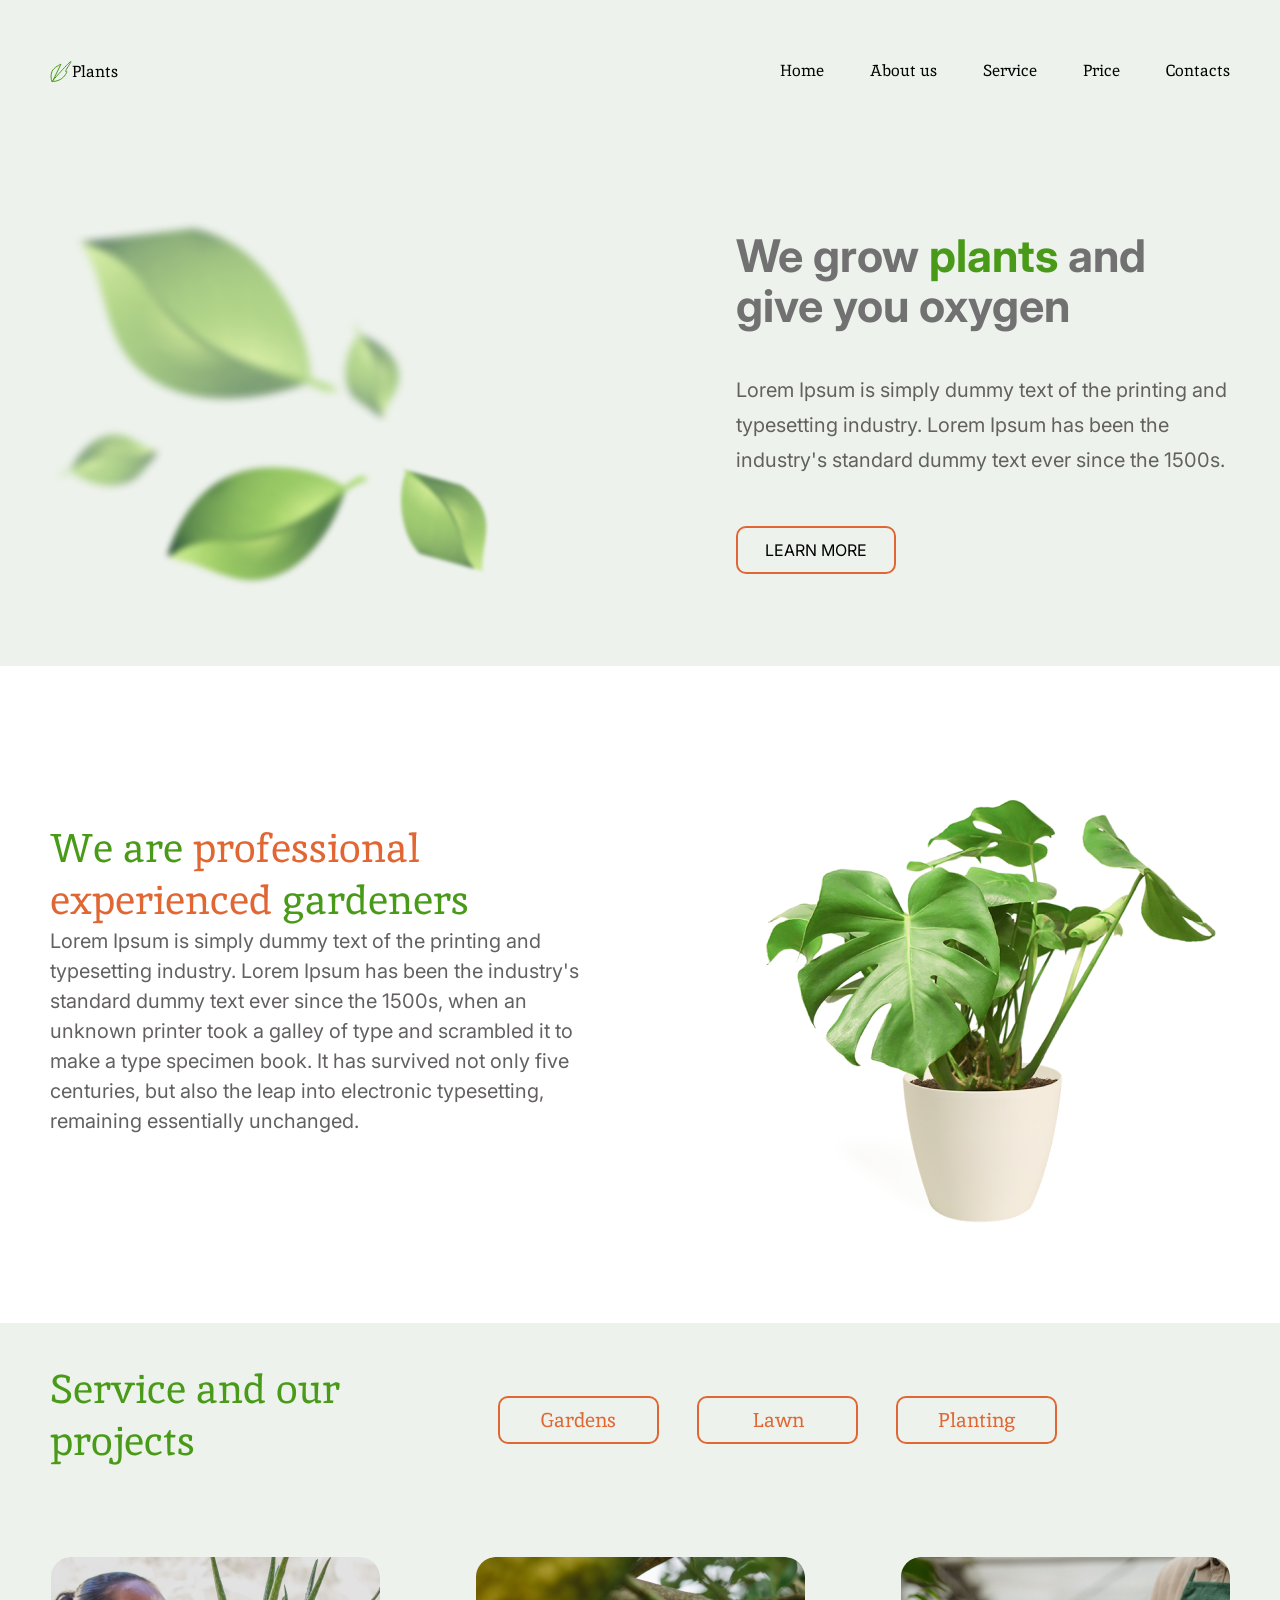
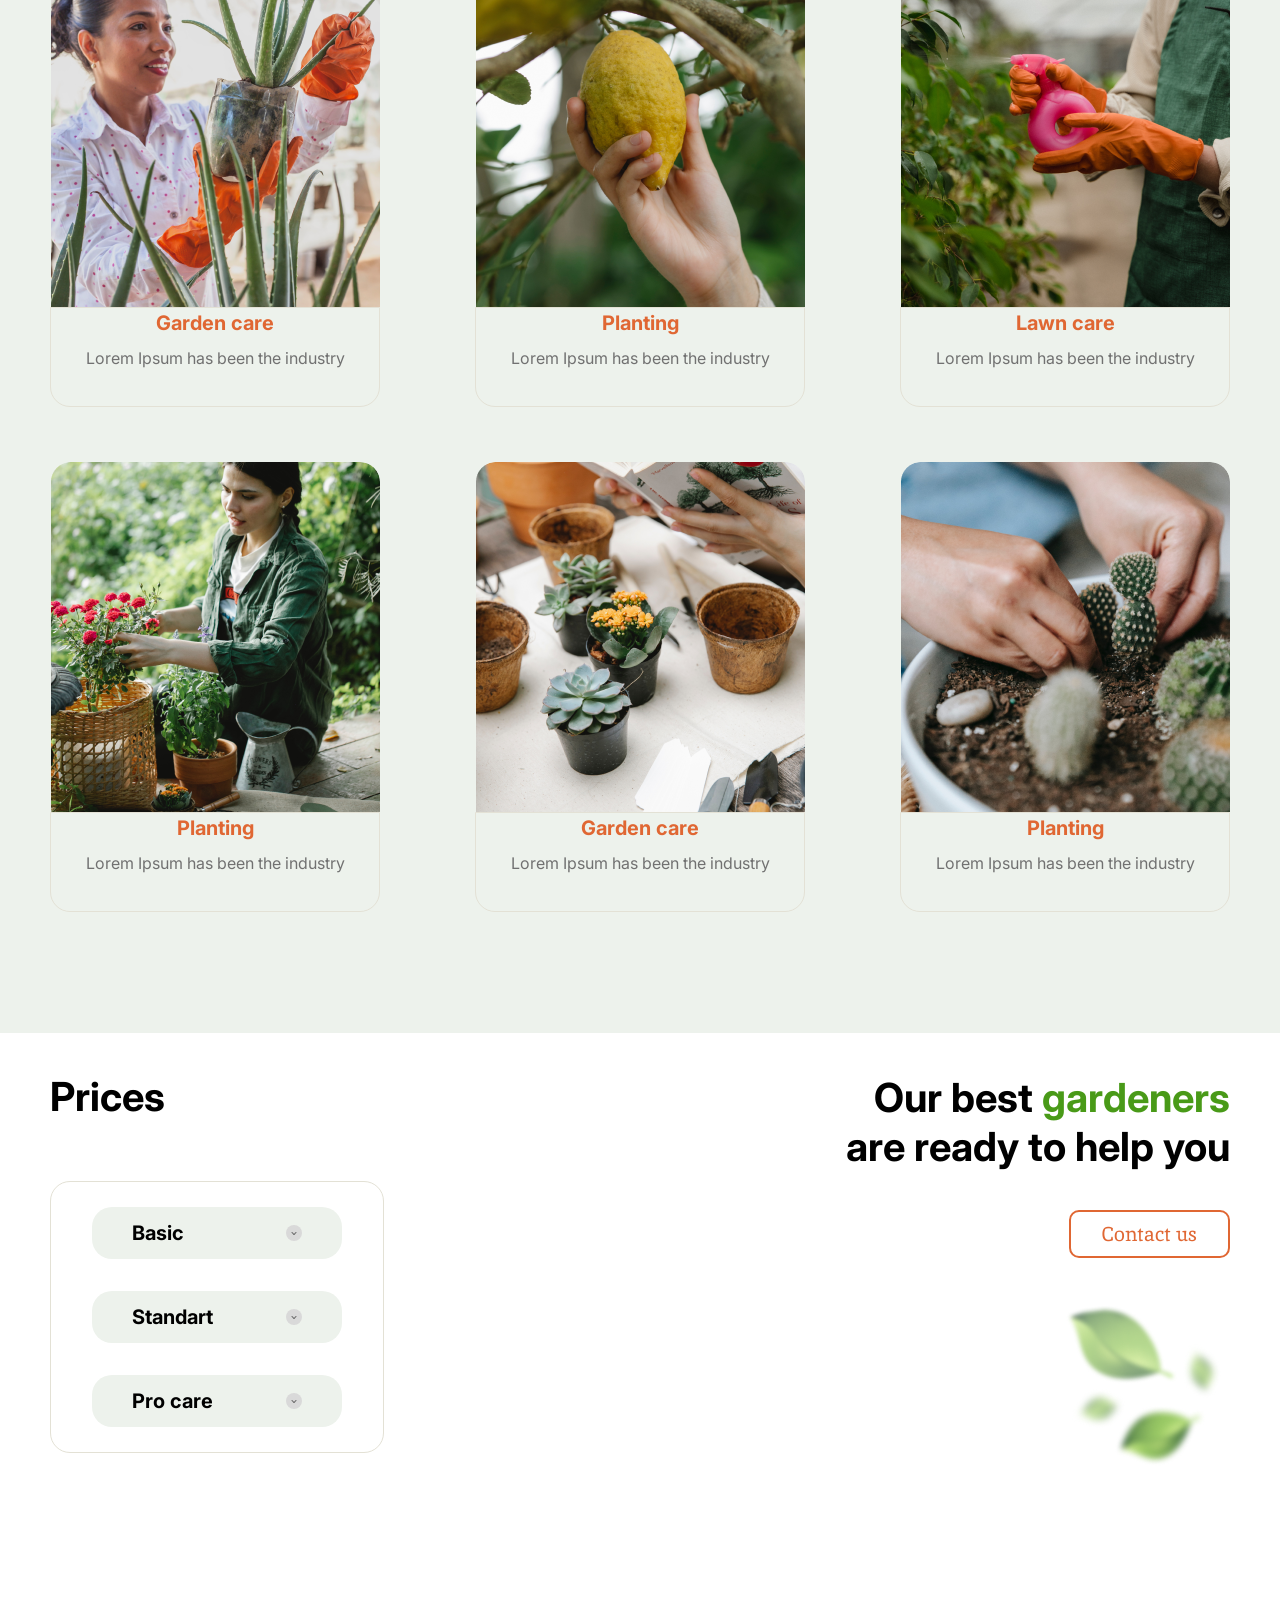
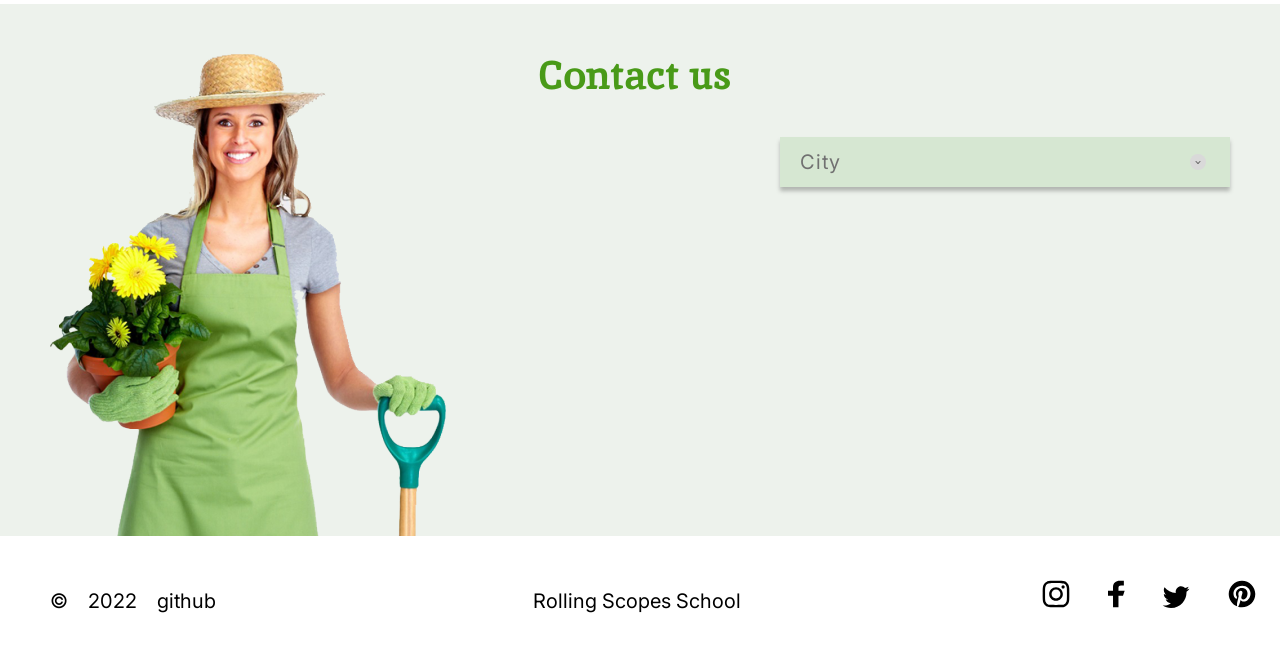
==== commit f9c7759e: "feat: finish tablet" ====
--- a/plants/index.html
+++ b/plants/index.html
@@ -58,9 +58,9 @@
                         <h2 class="about_header">We are <span style="color: #E06733">professional experienced</span> gardeners</h2>
                         <p class="about_text">Lorem Ipsum is simply dummy text of the printing and typesetting industry. Lorem Ipsum has been the industry's standard dummy text ever since the 1500s, when an unknown printer took a galley of type and scrambled it to make a type specimen book. It has survived not only five centuries, but also the leap into electronic typesetting, remaining essentially unchanged.</p>
                     </div>
-                    <div class="about_img">
+
                         <img src="./assets/houseplant1.png" alt="houseplant" class="about_img">
-                    </div>
+
                 </div>    
             </div>
         </section>        
@@ -152,9 +152,7 @@
         <section id="contact" class="contact_section">
             <div class="container">
                 <div class="contact_content">
-                    <div class="img_woman">
-                        <img src="./assets/contact_woman.png" alt="woman">
-                    </div>
+                        <img src="./assets/contact_woman.png" alt="woman" class="img_woman">
                     <h2 class="contact-header">Contact us</h2>
                     
                     <div class="contacts_container">
--- a/plants/sass/style.css
+++ b/plants/sass/style.css
@@ -56,7 +56,7 @@
 }
 @media (max-width: 380px) {
   .navbar {
-    padding: 35px 0;
+    padding: 36px 0;
   }
 }
 
@@ -91,9 +91,21 @@
   align-items: center;
   padding: 40px 0px;
 }
+@media (max-width: 768px) {
+  .footer_content {
+    flex-direction: column;
+    padding: 0;
+  }
+}
 
 .footer-left {
   margin-right: 15px;
+}
+@media (max-width: 768px) {
+  .footer-left {
+    padding-top: 18px;
+    margin: 0;
+  }
 }
 
 .footer_content a {
@@ -125,6 +137,16 @@
   padding-bottom: 33px;
   background: #EDF2EC;
 }
+@media (max-width: 768px) {
+  .welcome_section {
+    padding-bottom: 70px;
+  }
+}
+@media (max-width: 380px) {
+  .welcome_section {
+    padding-bottom: 24px;
+  }
+}
 
 .welcome_block {
   display: flex;
@@ -229,6 +251,15 @@
   padding: 12px 27px;
   color: #000000;
 }
+@media (max-width: 380px) {
+  #welcome_btn {
+    min-width: 100px;
+    height: 34.14px;
+    padding: 8px 18px;
+    font-size: 1rem;
+    line-height: 2rem;
+  }
+}
 
 .about_section {
   background: #FFFFFF;
@@ -243,15 +274,31 @@
   .about_block {
     flex-direction: column;
     align-items: center;
+    padding-bottom: 95px;
+  }
+}
+@media (max-width: 380px) {
+  .about_block {
+    flex-direction: column;
+    align-items: center;
+    padding-bottom: 31px;
   }
 }
 
 .about_img {
   padding-top: 93px;
+  width: 464px;
 }
 @media (max-width: 768px) {
   .about_img {
     width: 250px;
+    padding-top: 70px;
+  }
+}
+@media (max-width: 380px) {
+  .about_img {
+    width: 150px;
+    padding-top: 0.33px;
   }
 }
 
@@ -262,6 +309,13 @@
 }
 @media (max-width: 768px) {
   .about_content {
+    padding-top: 40px;
+    margin: 0 auto;
+  }
+}
+@media (max-width: 380px) {
+  .about_content {
+    padding-top: 30px;
     margin: 0 auto;
   }
 }
@@ -282,24 +336,55 @@
     text-align: center;
     font-size: 3.5rem;
     line-height: 4.6rem;
+    padding-bottom: 40px;
+  }
+}
+@media (max-width: 380px) {
+  .about_header {
+    width: 288px;
+    margin: 0 auto;
+    text-align: center;
+    font-size: 2.5rem;
+    line-height: 3.3rem;
+    padding-bottom: 10px;
   }
 }
 
 .about_text {
-  margin-top: 40px;
   font-family: "Inter";
   font-style: normal;
   font-weight: 400;
   font-size: 2rem;
-  line-height: 30px;
+  line-height: 3rem;
   /* or 150% */
   color: #636060;
+}
+@media (max-width: 768px) {
+  .about_text {
+    margin-block-start: 0.5em;
+  }
+}
+@media (max-width: 380px) {
+  .about_text {
+    font-size: 1.5rem;
+    line-height: 2.5rem;
+  }
 }
 
 .service_section {
   background: #EDF2EC;
   padding-bottom: 121px;
 }
+@media (max-width: 768px) {
+  .service_section {
+    padding-bottom: 70px;
+  }
+}
+@media (max-width: 380px) {
+  .service_section {
+    padding-bottom: 27px;
+  }
+}
 
 .service_content {
   display: flex;
@@ -307,6 +392,18 @@
   justify-content: space-between;
   align-items: center;
   padding: 40px 0px 90px 0px;
+}
+@media (max-width: 768px) {
+  .service_content {
+    display: block;
+    padding: 60px 0px 40px;
+  }
+}
+@media (max-width: 380px) {
+  .service_content {
+    display: block;
+    padding: 30px 0px 40px;
+  }
 }
 
 .service_content h2 {
@@ -316,8 +413,24 @@
   font-style: normal;
   font-weight: 400;
   font-size: 4rem;
-  line-height: 52px;
+  line-height: 5.2rem;
   color: #499A18;
+}
+@media (max-width: 768px) {
+  .service_content h2 {
+    font-size: 3.5rem;
+    line-height: 4.6rem;
+    margin-bottom: 40px;
+    width: 306px;
+  }
+}
+@media (max-width: 380px) {
+  .service_content h2 {
+    font-size: 2.5rem;
+    line-height: 3.3rem;
+    margin-bottom: 35px;
+    width: 252px;
+  }
 }
 
 .service_btns {
@@ -327,6 +440,19 @@
   flex-basis: 559px;
   margin-top: 10px;
 }
+@media (max-width: 768px) {
+  .service_btns {
+    max-width: 559px;
+  }
+}
+@media (max-width: 380px) {
+  .service_btns {
+    flex-wrap: wrap;
+    justify-content: space-between;
+    row-gap: 9px;
+    max-width: 252px;
+  }
+}
 
 .services_group {
   display: flex;
@@ -334,9 +460,19 @@
   flex-wrap: wrap;
   row-gap: 55px;
 }
+@media (max-width: 768px) {
+  .services_group {
+    row-gap: 38px;
+  }
+}
 
 .service_item {
   flex-basis: 330px;
+}
+@media (max-width: 768px) {
+  .service_item {
+    flex-basis: 280px;
+  }
 }
 
 .service_item .rectangle {
@@ -353,7 +489,7 @@
   font-style: normal;
   font-weight: 700;
   font-size: 2rem;
-  line-height: 20px;
+  line-height: 2rem;
   /* or 100% */
   color: #E06733;
 }
@@ -364,10 +500,16 @@
   font-style: normal;
   font-weight: 400;
   font-size: 1.6rem;
-  line-height: 20px;
+  line-height: 2rem;
   /* identical to box height, or 125% */
   color: #717171;
   padding: 10px 0px;
+}
+@media (max-width: 768px) {
+  .service_item .content {
+    padding: 10px 40px;
+    min-width: 201px;
+  }
 }
 
 .service_item .img {
@@ -375,6 +517,11 @@
   height: 350px;
   border-radius: 20px 20px 0px 0px;
 }
+@media (max-width: 768px) {
+  .service_item .img {
+    width: 280px;
+  }
+}
 
 #img1 {
   background: url(../assets/services/first.png);
@@ -409,6 +556,11 @@
   justify-content: space-between;
   padding: 40px 0px 115px 0px;
 }
+@media (max-width: 768px) {
+  .price_content {
+    padding-bottom: 88.02px;
+  }
+}
 
 .price-left {
   display: flex;
@@ -419,6 +571,11 @@
   display: flex;
   flex-direction: column;
   align-items: flex-end;
+}
+@media (max-width: 768px) {
+  .price-right {
+    width: 296px;
+  }
 }
 
 .price-right .price-text {
@@ -431,20 +588,45 @@
   text-align: right;
   color: #000000;
 }
+@media (max-width: 768px) {
+  .price-right .price-text {
+    margin-left: 0px;
+    padding-top: 100px;
+    font-size: 2.5rem;
+    line-height: 3.5rem;
+  }
+}
 
 #price_btn {
   margin: 39px 0px;
   background-color: #FFFFFF;
 }
+@media (max-width: 768px) {
+  #price_btn {
+    margin: 21.59px 0px;
+  }
+}
 
 .price-header {
   font-family: "Inter";
   font-style: normal;
   font-weight: 700;
   font-size: 4rem;
-  line-height: 48px;
+  line-height: 4.8rem;
   color: #000000;
   margin-bottom: 60px;
+}
+@media (max-width: 768px) {
+  .price-header {
+    font-size: 3.5rem;
+    line-height: 4.2rem;
+  }
+}
+@media (max-width: 380px) {
+  .price-header {
+    font-size: 2.5rem;
+    line-height: 3rem;
+  }
 }
 
 .price-form {
@@ -518,23 +700,46 @@
   justify-content: space-between;
   flex-wrap: wrap;
 }
+@media (max-width: 768px) {
+  .contact_content {
+    flex-direction: column;
+    align-items: center;
+  }
+}
 
 .img_woman {
   margin: 35px 0px 0px 0px;
 }
+@media (max-width: 768px) {
+  .img_woman {
+    width: 200px;
+    margin-top: 250px;
+  }
+}
 
 .contact-header {
   font-family: "Inika";
   font-style: normal;
   font-weight: 700;
   font-size: 4rem;
-  line-height: 52px;
+  line-height: 5.2rem;
   color: #499A18;
   margin: 45px 0px 0px 40px;
 }
+@media (max-width: 768px) {
+  .contact-header {
+    order: -1;
+  }
+}
 
 .contacts_container {
   margin-top: 133px;
+}
+@media (max-width: 768px) {
+  .contacts_container {
+    margin: 100px 0px 0px 0px;
+    order: -1;
+  }
 }
 
 .contact_btn_acc {
@@ -569,11 +774,19 @@
   font-style: normal;
   font-weight: 400;
   font-size: 2rem;
+  line-height: 1.6rem;
   padding: 14px 27px;
   background-color: #EDF2EC;
-  line-height: 16px;
   color: #E06733;
   cursor: pointer;
+}
+@media (max-width: 380px) {
+  .btn {
+    min-width: 121px;
+    font-size: 1.5rem;
+    line-height: 2rem;
+    padding: 8px 28px;
+  }
 }
 
 .btn:hover {
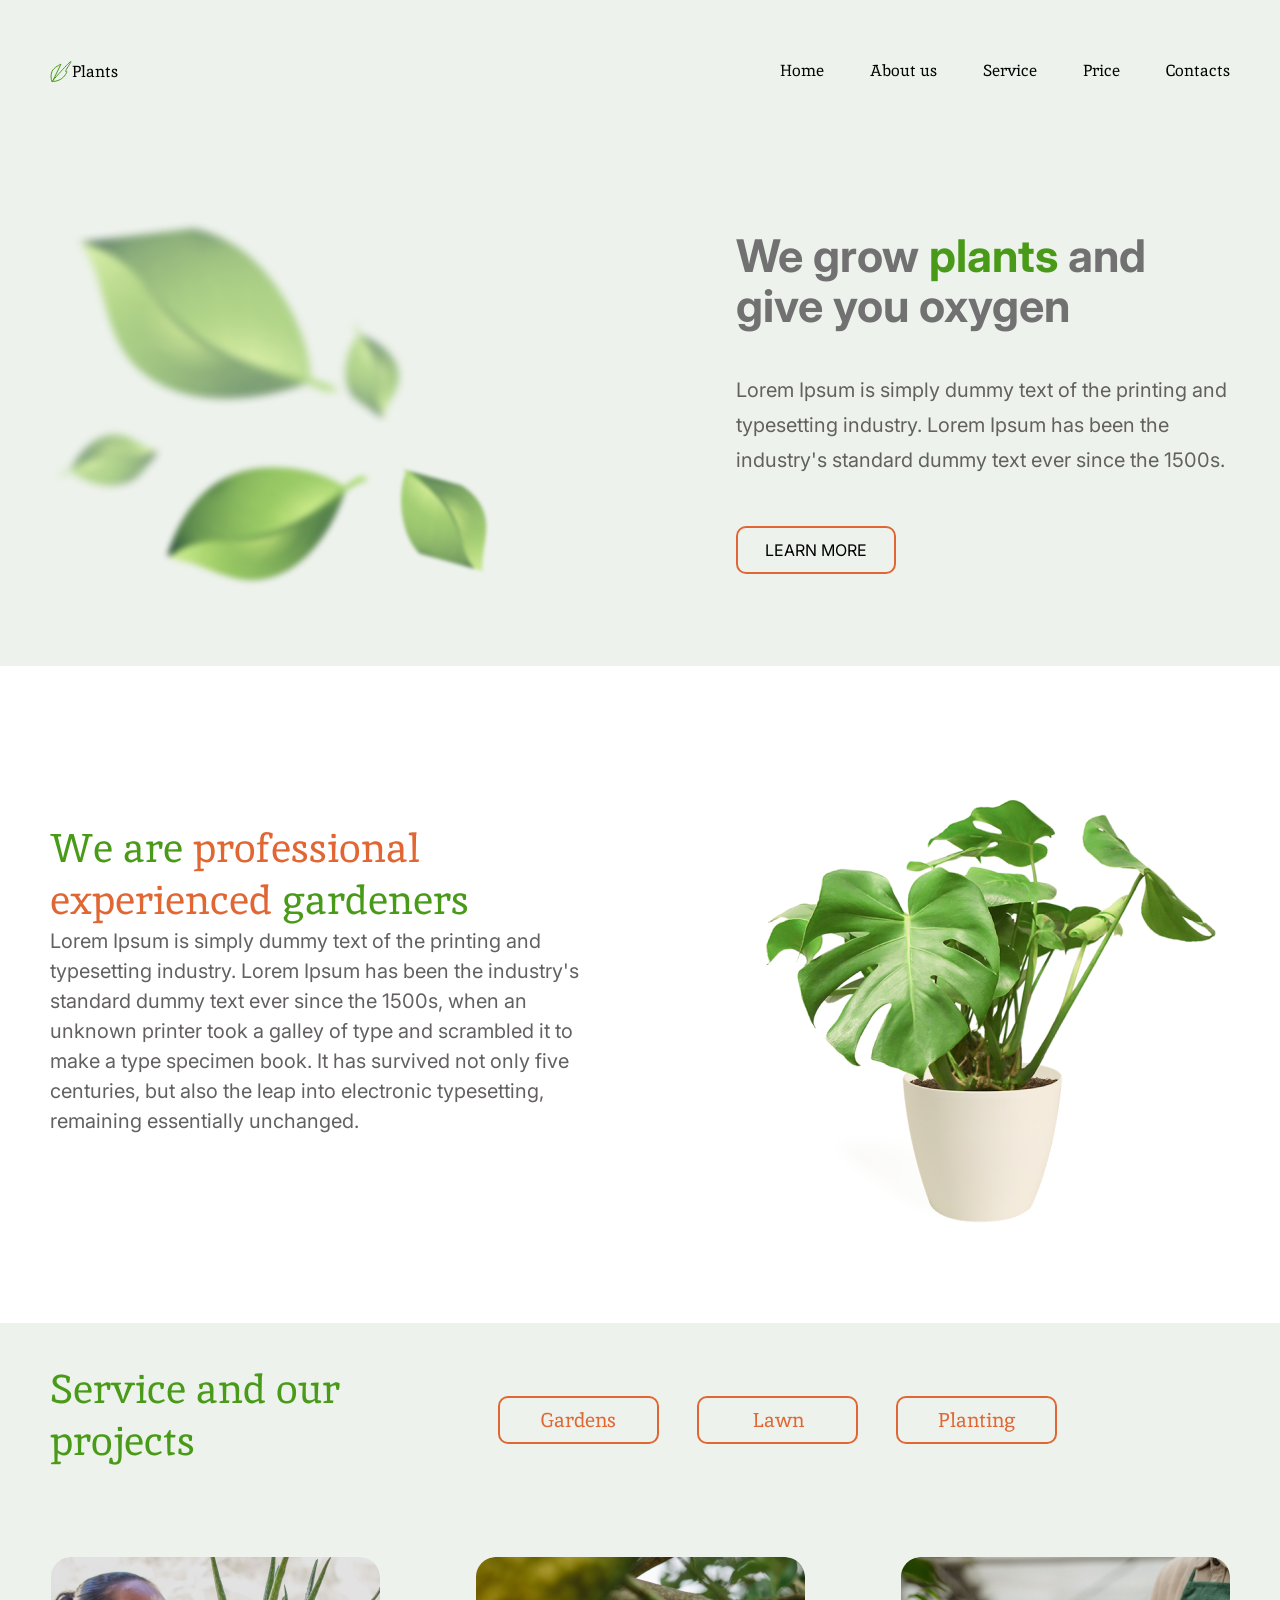
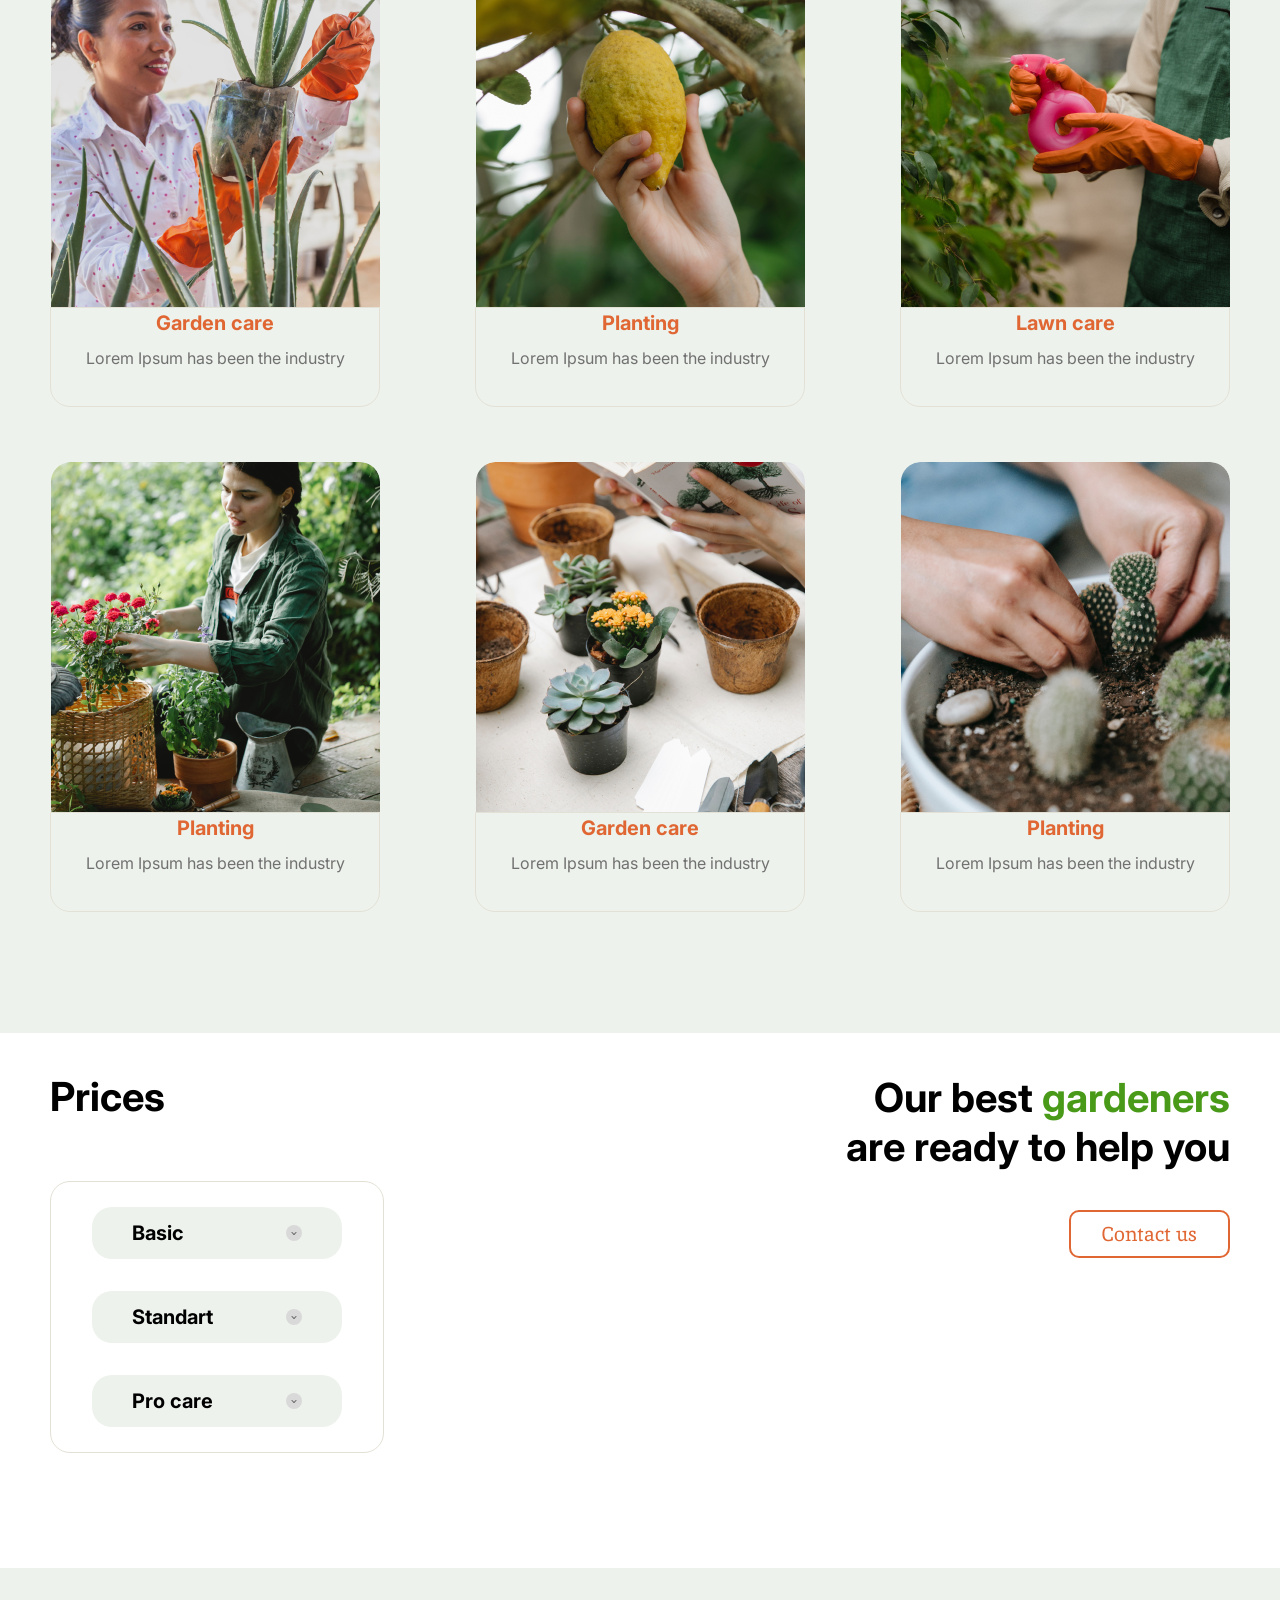
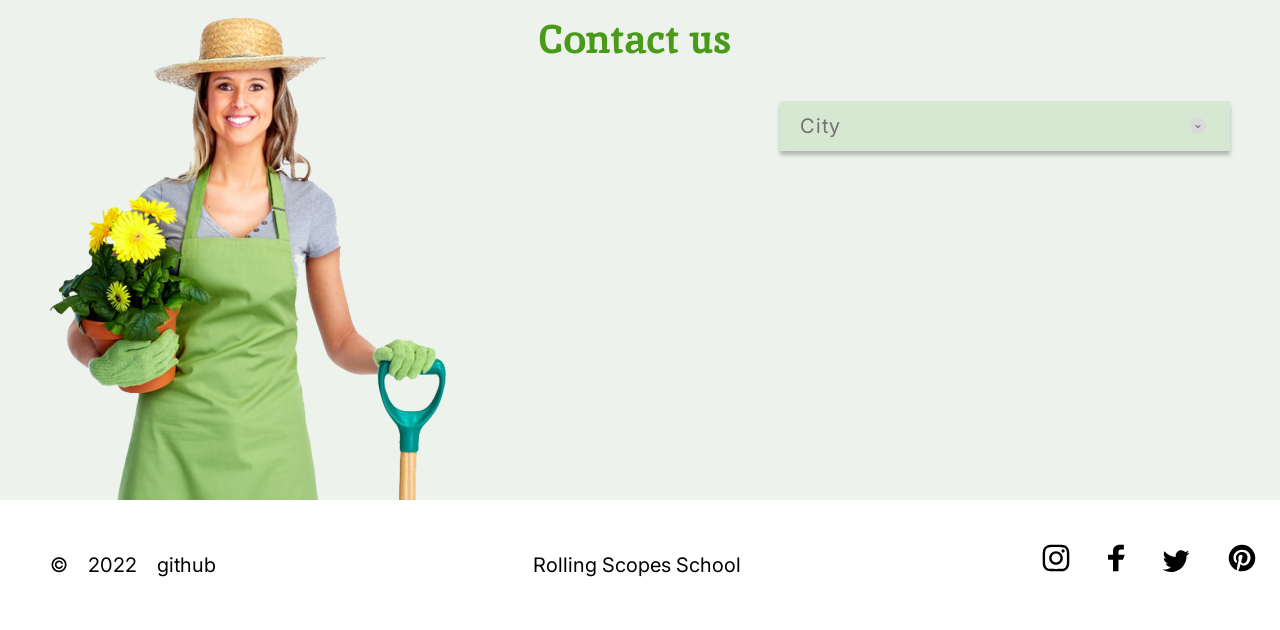
==== commit 4049a591: "fix: rebuild js with window on load" ====
--- a/plants/index.html
+++ b/plants/index.html
@@ -9,7 +9,6 @@
     <link rel="preconnect" href="https://fonts.gstatic.com">  
     <link href='https://fonts.googleapis.com/css?family=Inika' rel='stylesheet'>
     <link href='https://fonts.googleapis.com/css?family=Inter' rel='stylesheet'>
-    <script src="js/index.js"></script>
     <title>Plants</title>
 </head>
 <body>
@@ -193,6 +192,8 @@
                 </div>
             </div>
         </div>
-        </footer> 
+        </footer>
+        <script src="js/index.js"></script>
+ 
 </body>
 </html>
--- a/plants/sass/style.css
+++ b/plants/sass/style.css
@@ -465,6 +465,11 @@
     row-gap: 38px;
   }
 }
+@media (max-width: 380px) {
+  .services_group {
+    row-gap: 34px;
+  }
+}
 
 .service_item {
   flex-basis: 330px;
@@ -561,10 +566,21 @@
     padding-bottom: 88.02px;
   }
 }
+@media (max-width: 380px) {
+  .price_content {
+    flex-direction: column;
+    align-items: center;
+  }
+}
 
 .price-left {
   display: flex;
   flex-direction: column;
+}
+@media (max-width: 380px) {
+  .price-left {
+    align-items: center;
+  }
 }
 
 .price-right {
@@ -575,6 +591,11 @@
 @media (max-width: 768px) {
   .price-right {
     width: 296px;
+  }
+}
+@media (max-width: 380px) {
+  .price-right {
+    align-items: center;
   }
 }
 
@@ -596,6 +617,14 @@
     line-height: 3.5rem;
   }
 }
+@media (max-width: 380px) {
+  .price-right .price-text {
+    text-align: center;
+    padding-top: 19px;
+    font-size: 2rem;
+    line-height: 3.5rem;
+  }
+}
 
 #price_btn {
   margin: 39px 0px;
@@ -604,6 +633,13 @@
 @media (max-width: 768px) {
   #price_btn {
     margin: 21.59px 0px;
+    border-radius: 5px;
+  }
+}
+@media (max-width: 768px) {
+  #price_btn {
+    margin: 14px 0px;
+    border-radius: 5px;
   }
 }
 
@@ -626,6 +662,7 @@
   .price-header {
     font-size: 2.5rem;
     line-height: 3rem;
+    margin-bottom: 40px;
   }
 }
 
@@ -635,9 +672,22 @@
   border-radius: 20px;
   padding: 25px 41px;
 }
+@media (max-width: 380px) {
+  .price-form {
+    width: 224px;
+    padding: 29px 22px;
+  }
+}
 
 .price_btn_acc {
   margin-bottom: 32px;
+}
+@media (max-width: 380px) {
+  .price_btn_acc {
+    margin-bottom: 13.92px;
+    width: 180px;
+    height: 49.72px;
+  }
 }
 
 .price_btn_acc:last-of-type {
@@ -660,6 +710,14 @@
   align-items: center;
   cursor: pointer;
 }
+@media (max-width: 380px) {
+  .btn_acc {
+    width: 180px;
+    height: 50px;
+    font-size: 1.5rem;
+    line-height: 2rem;
+  }
+}
 
 .arrow {
   position: relative;
@@ -691,6 +749,10 @@
   right: 5px;
 }
 
+.price_leafs {
+  display: none;
+}
+
 .contact_section {
   background: #EDF2EC;
 }
@@ -714,6 +776,12 @@
   .img_woman {
     width: 200px;
     margin-top: 250px;
+  }
+}
+@media (max-width: 380px) {
+  .img_woman {
+    width: 100px;
+    margin-top: 132px;
   }
 }
 
@@ -731,6 +799,12 @@
     order: -1;
   }
 }
+@media (max-width: 380px) {
+  .contact-header {
+    font-size: 2.5rem;
+    line-height: 3.3rem;
+  }
+}
 
 .contacts_container {
   margin-top: 133px;
@@ -739,6 +813,11 @@
   .contacts_container {
     margin: 100px 0px 0px 0px;
     order: -1;
+  }
+}
+@media (max-width: 380px) {
+  .contacts_container {
+    margin: 80px 0px 0px 0px;
   }
 }
 
@@ -764,6 +843,11 @@
   align-items: center;
   cursor: pointer;
 }
+@media (max-width: 380px) {
+  .contact_btn_acc {
+    width: 300px;
+  }
+}
 
 /* BUTTONS*/
 .btn {
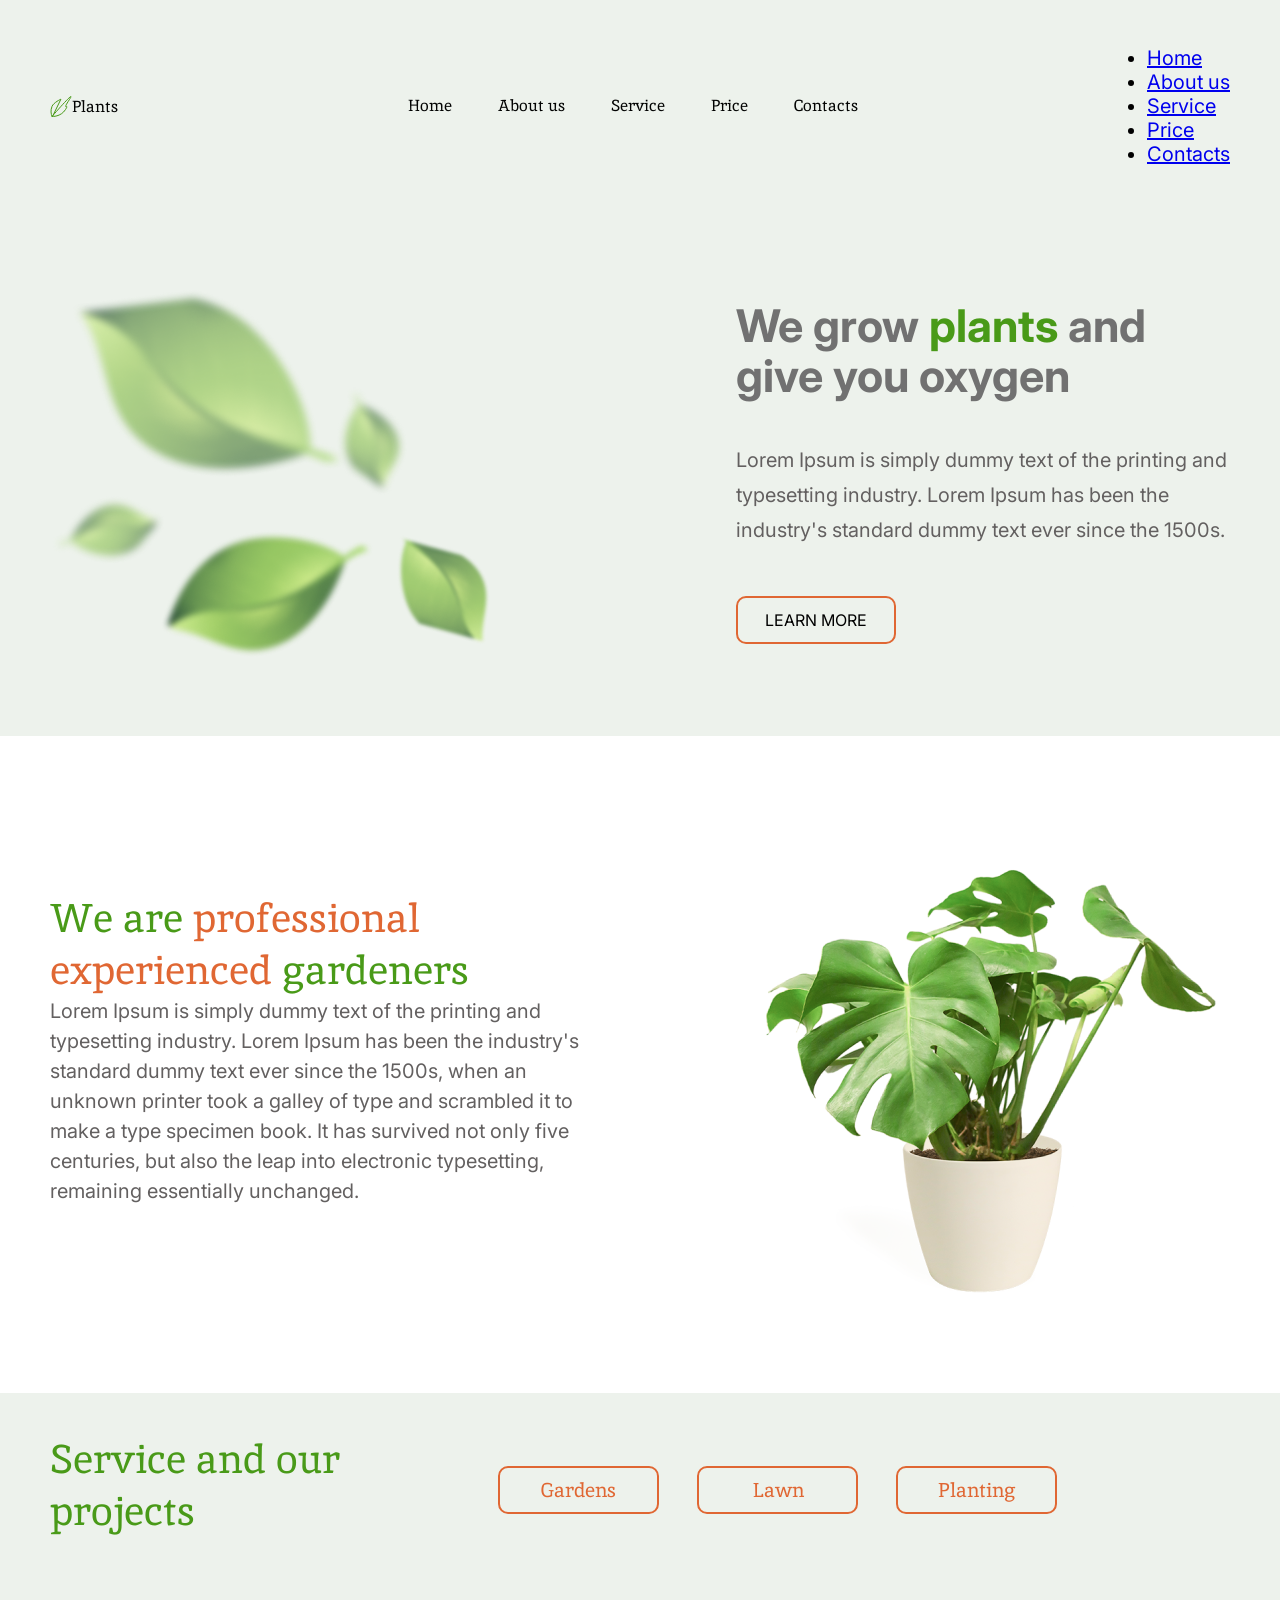
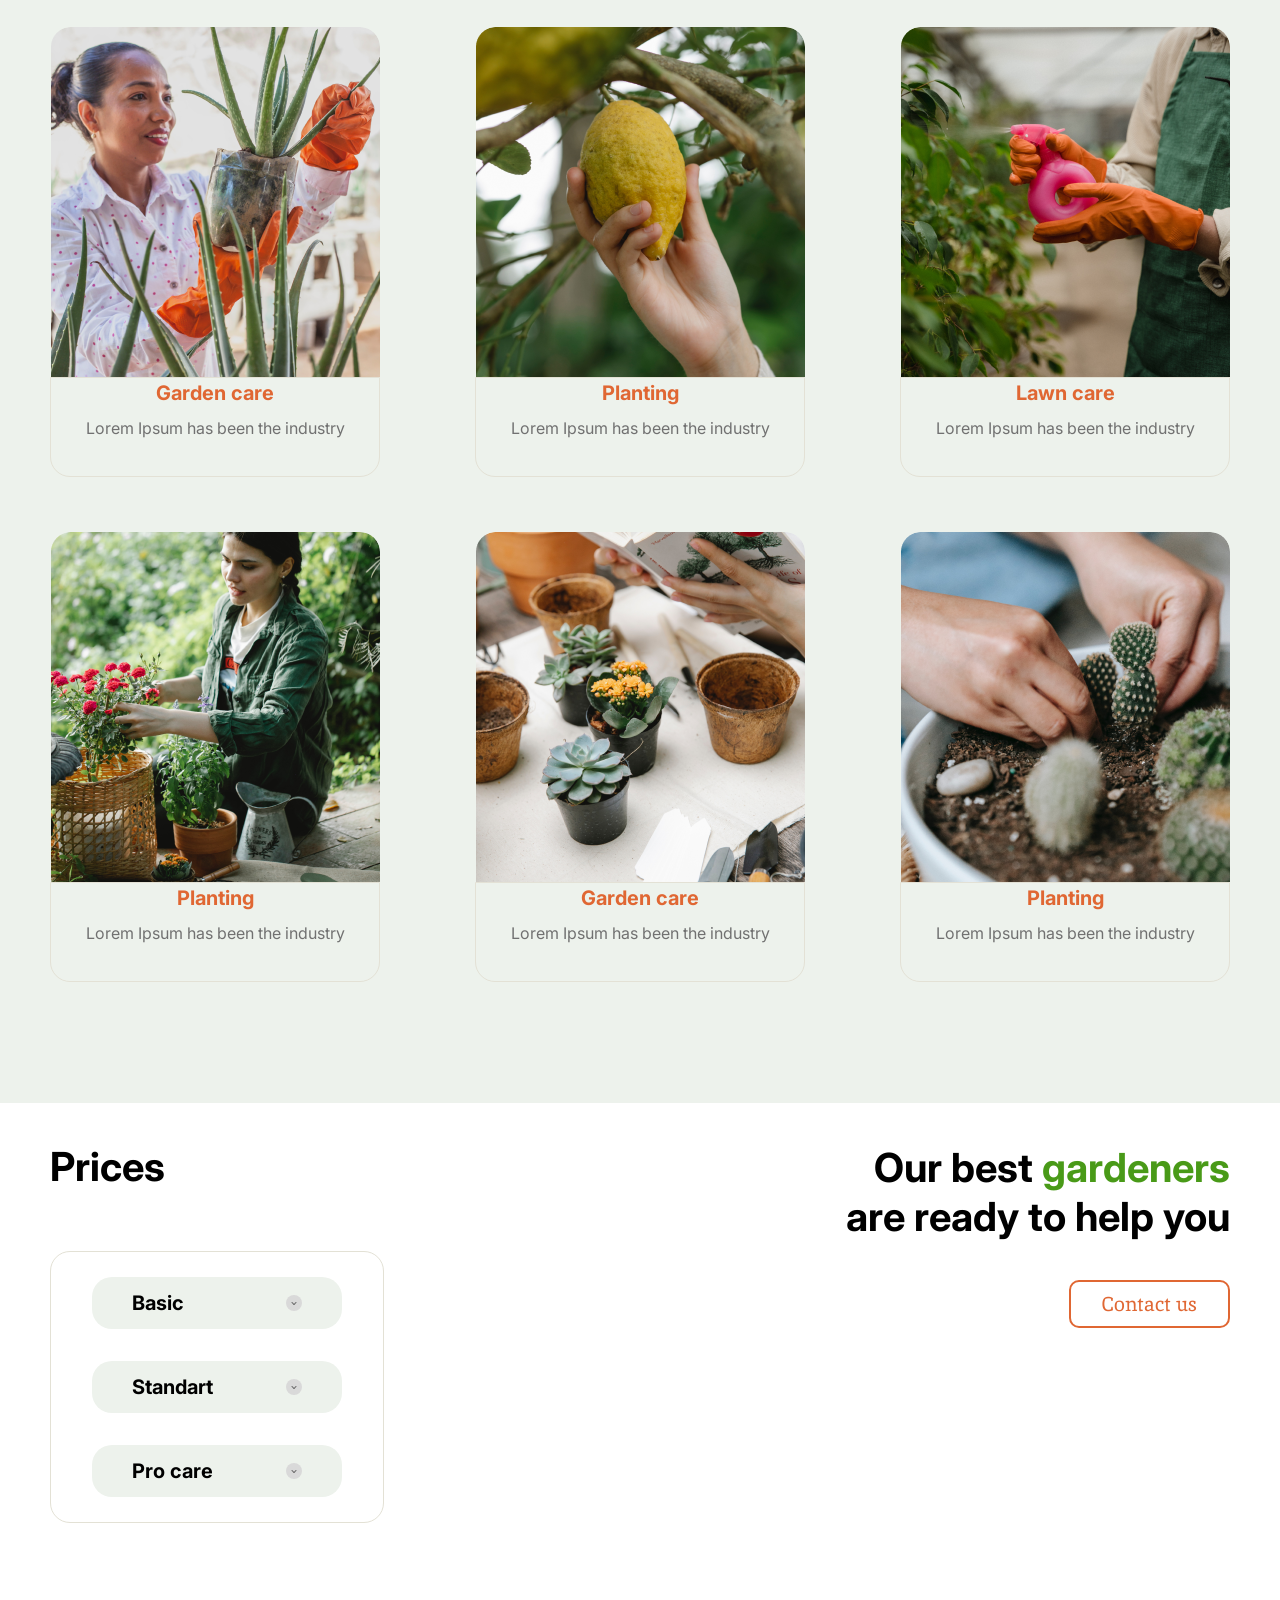
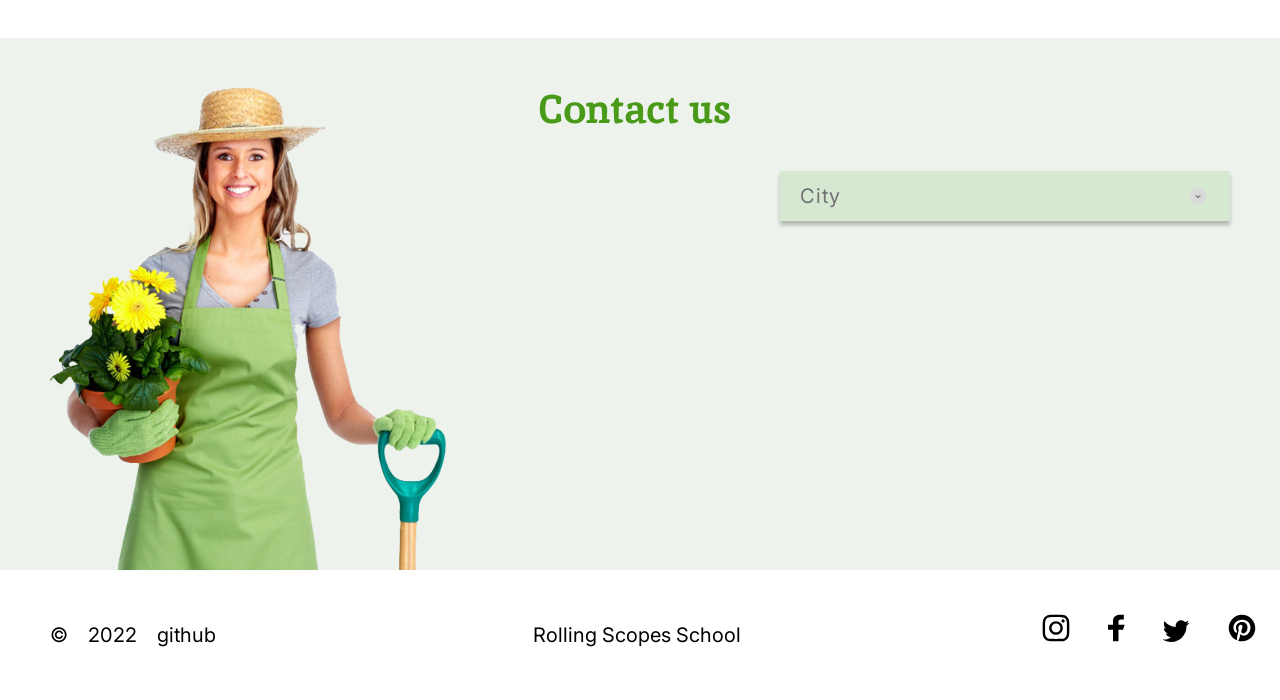
==== commit 8ed0a41b: "feat: build burger menu" ====
--- a/plants/index.html
+++ b/plants/index.html
@@ -30,6 +30,15 @@
                     
                 </nav>     
                 <img class="hamburger" src="./assets/burger.svg" alt="burger">
+                <nav class="hamburger-nav">
+                    <ul class="hamburger-nav-list">
+                        <li class="hamburger-nav-item"><a href="#welcome" class="hamburger-nav-link">Home</a></li>
+                        <li class="hamburger-nav-item"><a href="#about" class="hamburger-nav-link">About us</a></li>
+                        <li class="hamburger-nav-item"><a href="#service" class="hamburger-nav-link">Service</a></li>
+                        <li class="hamburger-nav-item"><a href="#prices" class="hamburger-nav-link">Price</a></li>
+                        <li class="hamburger-nav-item"><a href="#contact" class="hamburger-nav-link">Contacts</a></li>
+                    </ul>
+                </nav>
                               
             </div>
 
--- a/plants/sass/style.css
+++ b/plants/sass/style.css
@@ -901,6 +901,53 @@
   }
 }
 
+@media (max-width: 380px) {
+  .hamburger-nav {
+    position: fixed;
+    top: 0;
+    left: 0;
+    width: 100%;
+    height: 50%;
+    background-color: rgba(237, 242, 236, 0.9);
+    transition: left 5s;
+    overflow: auto;
+    transform: translate(-100%, 0px);
+  }
+}
+
+.hamburger-nav._active {
+  transform: translate(0px, 0px);
+}
+
+@media (max-width: 380px) {
+  .hamburger-nav .hamburger-nav-list {
+    display: flex;
+    flex-direction: column;
+    list-style-type: none;
+    justify-content: space-between;
+    padding: 0;
+  }
+}
+
+@media (max-width: 380px) {
+  .hamburger-nav-link {
+    text-decoration: none;
+    color: #010201;
+    font-family: "Inika";
+    font-style: normal;
+    font-weight: 400;
+    font-size: 2rem;
+    line-height: 5rem;
+    text-align: center;
+    padding: 0;
+    filter: drop-shadow(0px 4px 4px rgba(0, 0, 0, 0.25));
+    transition: 0.3s;
+    padding-left: 10px;
+    display: inline-block;
+    width: 100%;
+  }
+}
+
 /*# sourceMappingURL=style.scss.map */
 
 /*# sourceMappingURL=style.css.map */
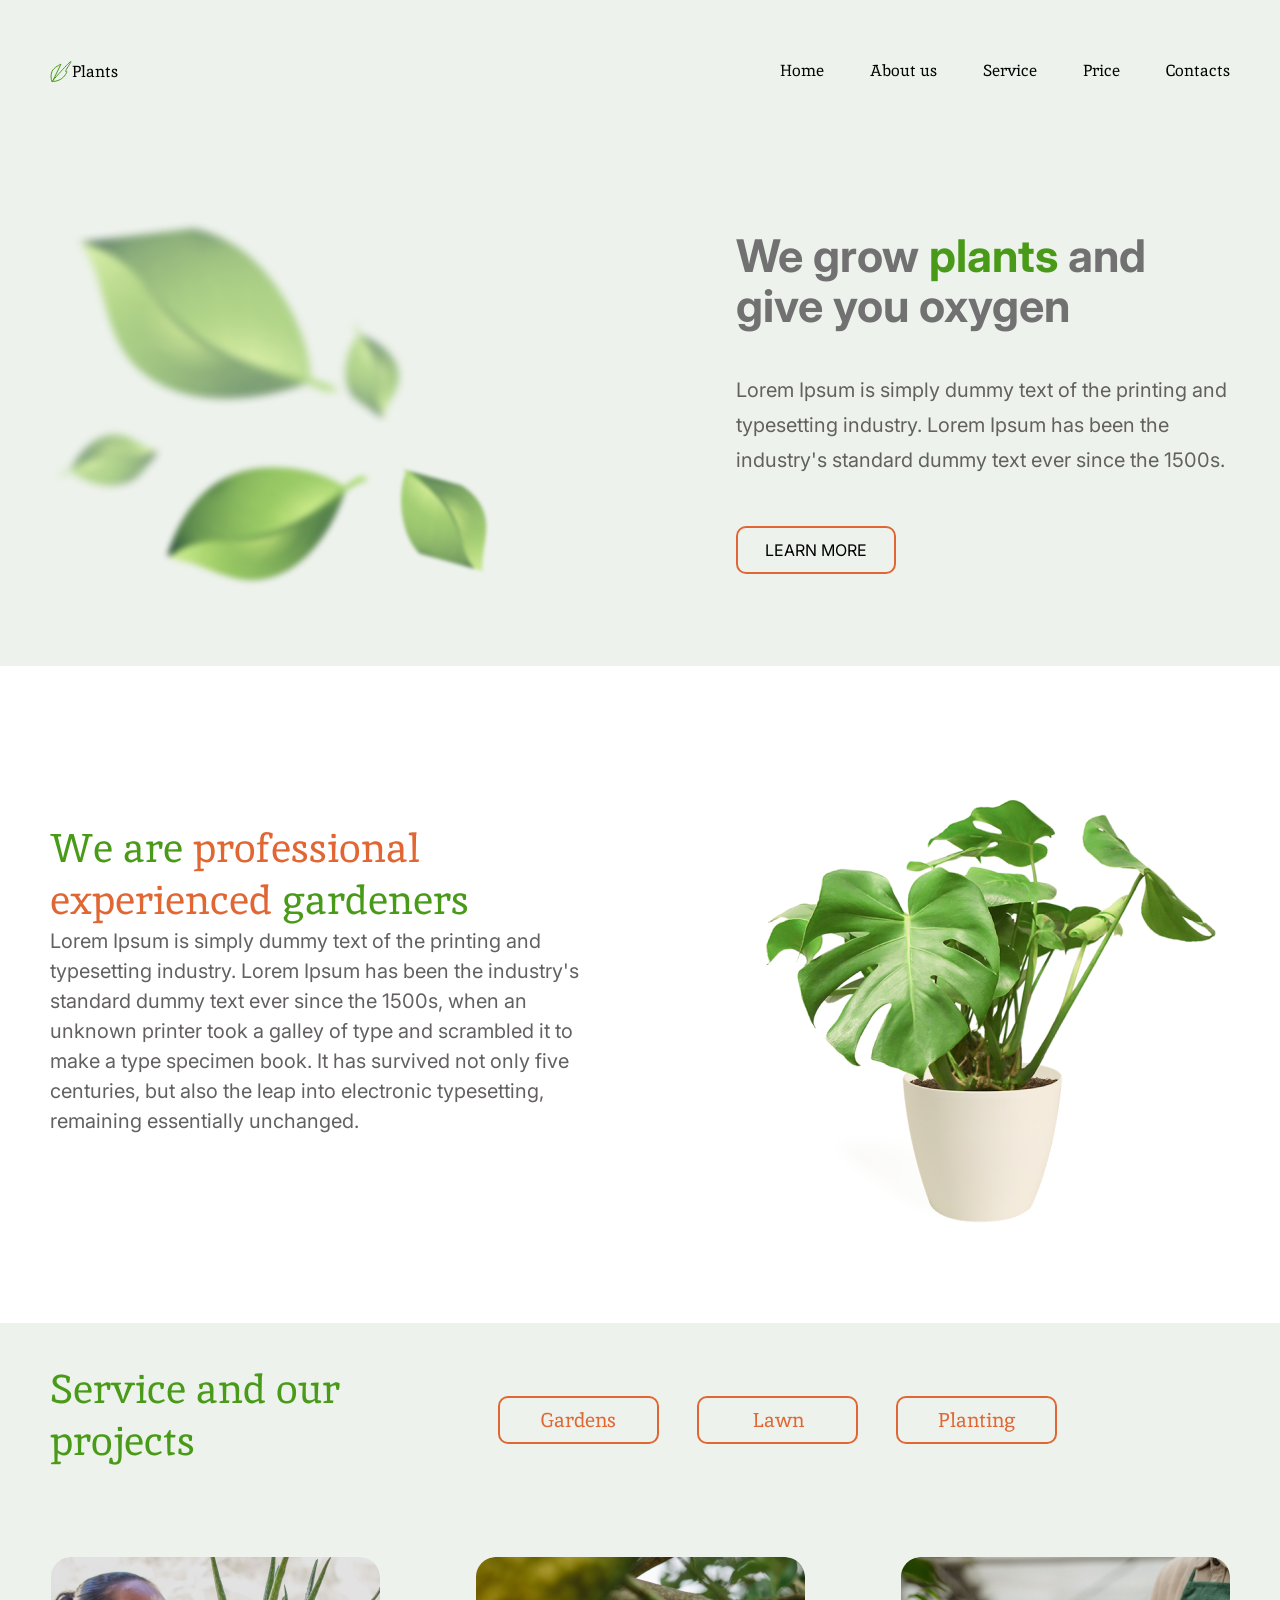
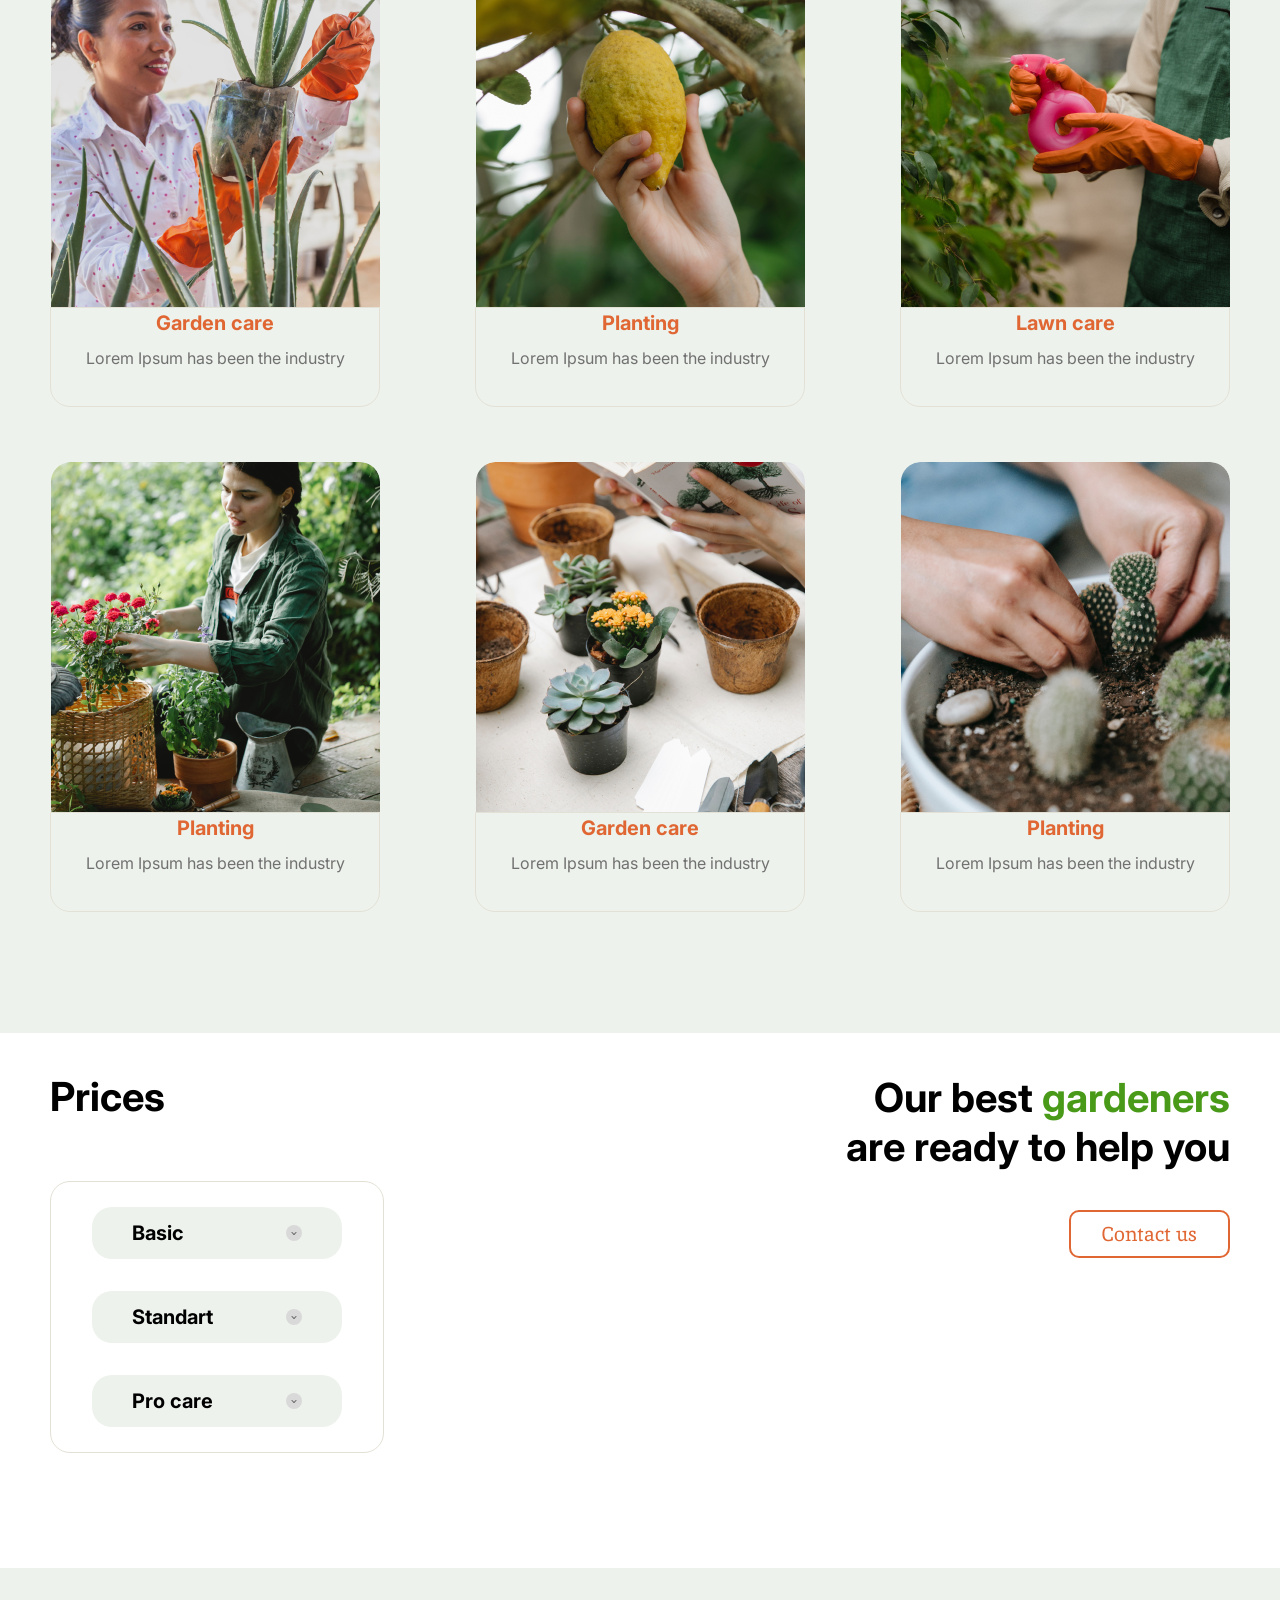
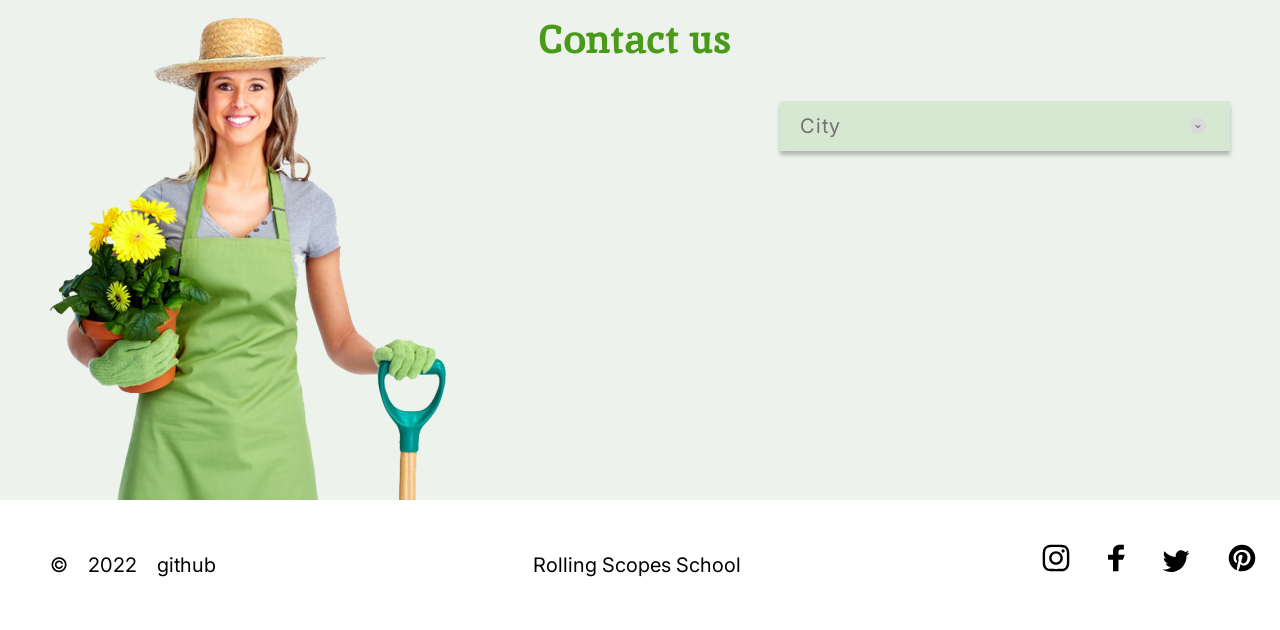
==== commit 0628b1c3: "fix: fix burger menu for desktop version" ====
--- a/plants/index.html
+++ b/plants/index.html
@@ -25,9 +25,7 @@
                         <li class="nav-item"><a href="#service" class="nav-link">Service</a></li>
                         <li class="nav-item"><a href="#prices" class="nav-link">Price</a></li>
                         <li class="nav-item"><a href="#contact" class="nav-link">Contacts</a></li>
-                       
                     </ul>
-                    
                 </nav>     
                 <img class="hamburger" src="./assets/burger.svg" alt="burger">
                 <nav class="hamburger-nav">
--- a/plants/sass/style.css
+++ b/plants/sass/style.css
@@ -901,8 +901,12 @@
   }
 }
 
+.hamburger-nav {
+  display: none;
+}
 @media (max-width: 380px) {
   .hamburger-nav {
+    display: block;
     position: fixed;
     top: 0;
     left: 0;
@@ -920,7 +924,7 @@
 }
 
 @media (max-width: 380px) {
-  .hamburger-nav .hamburger-nav-list {
+  .hamburger-nav-list .hamburger-nav {
     display: flex;
     flex-direction: column;
     list-style-type: none;
